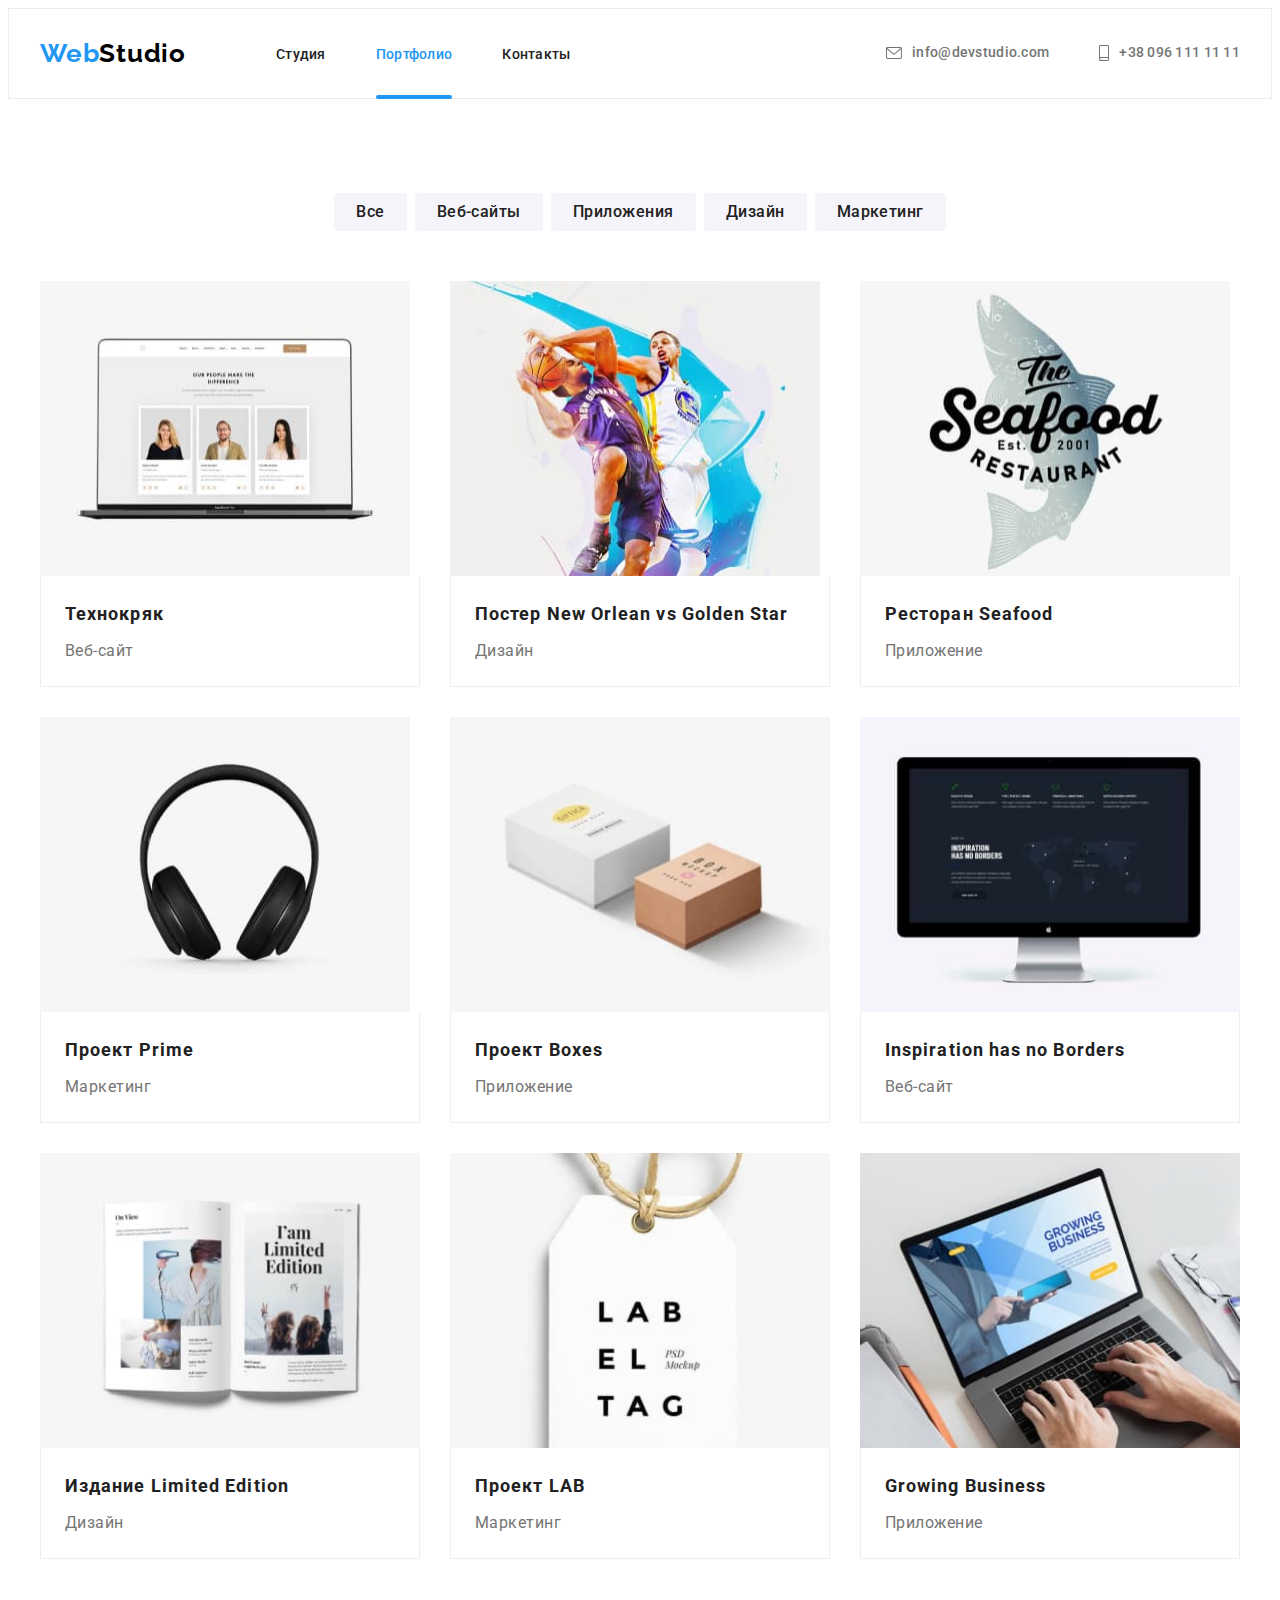
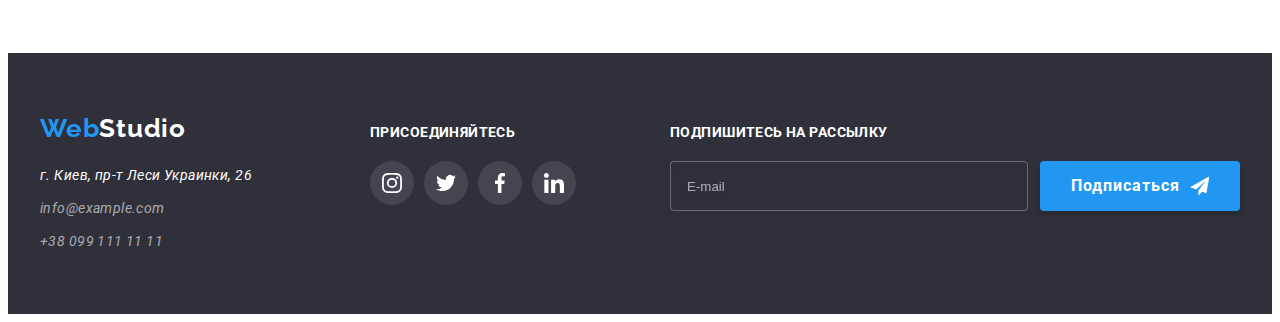
==== portfolio.html @ ad461d1e "adds files hw-06" ====
<!DOCTYPE html>
<html lang="ru">
  <head>
    <meta charset="UTF-8" />
    <meta http-equiv="X-UA-Compatible" content="IE=edge" />
    <meta name="viewport" content="width=device-width, initial-scale=1.0" />
    <title>Portfolio</title>
    <link rel="preconnect" href="https://fonts.gstatic.com" />
    <link
      href="https://fonts.googleapis.com/css2?family=Raleway:wght@700&family=Roboto:wght@400;500;700;900&display=swap"
      rel="stylesheet"
    />
    <link
      rel="stylesheet"
      href="https://cdnjs.cloudflare.com/ajax/libs/modern-normalize/1.1.0/modern-normalize.min.css"
      integrity="sha512-wpPYUAdjBVSE4KJnH1VR1HeZfpl1ub8YT/NKx4PuQ5NmX2tKuGu6U/JRp5y+Y8XG2tV+wKQpNHVUX03MfMFn9Q=="
      crossorigin="anonymous"
      referrerpolicy="no-referrer"
    />
    <link rel="stylesheet" href="./css/styles.css" />
  </head>

  <body class="body">
    <header class="header">
      <div class="container header-container">
        <nav class="navigation">
          <a href="./index.html" lang="en" class="logo link"
            >Web<span class="logo-header">Studio</span></a
          >

          <ul class="nav-menu list">
            <li class="menu-item">
              <a class="menu-link link" href="./index.html">Студия</a>
            </li>
            <li class="menu-item">
              <a class="menu-link link current" href="./portfolio.html"
                >Портфолио</a
              >
            </li>
            <li class="menu-item">
              <a class="menu-link link" href="#">Контакты</a>
            </li>
          </ul>
        </nav>
        <ul class="connect-header list">
          <li class="connect-item">
            <a class="connect-link link" href="mailto:info@devstudio.com">
              <svg class="connect-link-icon" width="16" height="12">
                <use href="./images/icons.svg#email"></use>
              </svg>
              info@devstudio.com</a
            >
          </li>
          <li class="connect-item">
            <a class="connect-link link" href="tel:+380961111111">
              <svg class="connect-link-icon" width="10" height="16">
                <use href="./images/icons.svg#smartphone"></use>
              </svg>
              +38 096 111 11 11</a
            >
          </li>
        </ul>
      </div>
    </header>

    <main>
      <section class="portfolio section">
        <div class="container">
          <!--h1 Портфолио скрыт стилями-->
          <h1 class="visualy-hidden">Портфолио</h1>
          <!--сортировка по Портфолио-->
          <ul class="filter-list list">
            <li class="filter-item">
              <button class="filter-btn" type="button">Все</button>
            </li>
            <li class="filter-item">
              <button class="filter-btn" type="button">Веб-сайты</button>
            </li>
            <li class="filter-item">
              <button class="filter-btn" type="button">Приложения</button>
            </li>
            <li class="filter-item">
              <button class="filter-btn" type="button">Дизайн</button>
            </li>
            <li class="filter-item">
              <button class="filter-btn" type="button">Маркетинг</button>
            </li>
          </ul>

          <!--Проекты Портфолио(для сортировки)-->
          <h2 hidden>Портфолио</h2>
          <ul class="exemples-list list">
            <li class="exemples-item">
              <a href="#" class="exemples-link link">
                <figure class="exemples-conteiner">
                  <div class="exemples-overlay-box">
                    <img
                      class="exemples-img"
                      src="./images/pages/texnokrjk.jpg"
                      alt="Фото страницы веб-сайта Технокряк"
                      width="370"
                      height="295"
                    />
                    <p class="exemples-overlay-text">
                      Технокряк это современная площадка распространения
                      коронавируса. Компании используют эту платформу для
                      цифрового шпионажа и атак на защищённые сервера
                      конкурентов.
                    </p>
                  </div>
                  <figcaption class="exemples-card">
                    <h3 class="exemples-name">Технокряк</h3>
                    <p class="exemples-work">Веб-сайт</p>
                  </figcaption>
                </figure>
              </a>
            </li>
            <li class="exemples-item">
              <a href="#" class="exemples-link link">
                <figure class="exemples-conteiner">
                  <div class="exemples-overlay-box">
                    <img
                      class="exemples-img"
                      src="./images/pages/neworlean.jpg"
                      alt="Постер New Orlean vs Golden Star"
                      width="370"
                      height="295"
                    />
                    <p class="exemples-overlay-text">
                      Технокряк это современная площадка распространения
                      коронавируса. Компании используют эту платформу для
                      цифрового шпионажа и атак на защищённые сервера
                      конкурентов.
                    </p>
                  </div>
                  <figcaption class="exemples-card">
                    <h3 class="exemples-name">
                      Постер <span lang="en"> New Orlean vs Golden Star</span>
                    </h3>
                    <p class="exemples-work">Дизайн</p>
                  </figcaption>
                </figure>
              </a>
            </li>
            <li class="exemples-item">
              <a href="#" class="exemples-link link">
                <figure class="exemples-conteiner">
                  <div class="exemples-overlay-box">
                    <img
                      class="exemples-img"
                      src="./images/pages/seafood.jpg"
                      alt="Логотип ресторана Seafood"
                      width="370"
                      height="295"
                    />
                    <p class="exemples-overlay-text">
                      Технокряк это современная площадка распространения
                      коронавируса. Компании используют эту платформу для
                      цифрового шпионажа и атак на защищённые сервера
                      конкурентов.
                    </p>
                  </div>
                  <figcaption class="exemples-card">
                    <h3 class="exemples-name">
                      Ресторан <span lang="en">Seafood</span>
                    </h3>
                    <p class="exemples-work">Приложение</p>
                  </figcaption>
                </figure>
              </a>
            </li>
            <li class="exemples-item">
              <a href="#" class="exemples-link link">
                <figure class="exemples-conteiner">
                  <div class="exemples-overlay-box">
                    <img
                      class="exemples-img"
                      src="./images/pages/prime.jpg"
                      alt="Фото наушников"
                      width="370"
                      height="295"
                    />
                    <p class="exemples-overlay-text">
                      Технокряк это современная площадка распространения
                      коронавируса. Компании используют эту платформу для
                      цифрового шпионажа и атак на защищённые сервера
                      конкурентов.
                    </p>
                  </div>
                  <figcaption class="exemples-card">
                    <h3 class="exemples-name">
                      Проект <span lang="en">Prime</span>
                    </h3>
                    <p class="exemples-work">Маркетинг</p>
                  </figcaption>
                </figure>
              </a>
            </li>
            <li class="exemples-item">
              <a href="#" class="exemples-link link">
                <figure class="exemples-conteiner">
                  <div class="exemples-overlay-box">
                    <img
                      class="exemples-img"
                      src="./images/pages/boxes.jpg"
                      alt="Фото коробок"
                      width="390"
                      height="295"
                    />
                    <p class="exemples-overlay-text">
                      Технокряк это современная площадка распространения
                      коронавируса. Компании используют эту платформу для
                      цифрового шпионажа и атак на защищённые сервера
                      конкурентов.
                    </p>
                  </div>
                  <figcaption class="exemples-card">
                    <h3 class="exemples-name">
                      Проект <span lang="en">Boxes</span>
                    </h3>
                    <p class="exemples-work">Приложение</p>
                  </figcaption>
                </figure>
              </a>
            </li>
            <li class="exemples-item">
              <a href="#" class="exemples-link link">
                <figure class="exemples-conteiner">
                  <div class="exemples-overlay-box">
                    <img
                      class="exemples-img"
                      src="./images/pages/inspiration.jpg"
                      alt="Фото веб-сайта Inspiration has no Borders"
                      width="390"
                      height="295"
                    />
                    <p class="exemples-overlay-text">
                      Технокряк это современная площадка распространения
                      коронавируса. Компании используют эту платформу для
                      цифрового шпионажа и атак на защищённые сервера
                      конкурентов.
                    </p>
                  </div>
                  <figcaption class="exemples-card">
                    <h3 class="exemples-name" lang="en">
                      Inspiration has no Borders
                    </h3>
                    <p class="exemples-work">Веб-сайт</p>
                  </figcaption>
                </figure>
              </a>
            </li>
            <li class="exemples-item">
              <a href="#" class="exemples-link link">
                <figure class="exemples-conteiner">
                  <div class="exemples-overlay-box">
                    <img
                      class="exemples-img"
                      src="./images/pages/limited.jpg"
                      alt="Фото страницы издания Limited Edition"
                      width="390"
                      height="295"
                    />
                    <p class="exemples-overlay-text">
                      Технокряк это современная площадка распространения
                      коронавируса. Компании используют эту платформу для
                      цифрового шпионажа и атак на защищённые сервера
                      конкурентов.
                    </p>
                  </div>
                  <figcaption class="exemples-card">
                    <h3 class="exemples-name">
                      Издание <span lang="en">Limited Edition</span>
                    </h3>
                    <p class="exemples-work">Дизайн</p>
                  </figcaption>
                </figure>
              </a>
            </li>
            <li class="exemples-item">
              <a href="#" class="exemples-link link">
                <figure class="exemples-conteiner">
                  <div class="exemples-overlay-box">
                    <img
                      class="exemples-img"
                      src="./images/pages/lab.jpg"
                      alt="Фото логотапа проекта LAB"
                      width="390"
                      height="295"
                    />
                    <p class="exemples-overlay-text">
                      Технокряк это современная площадка распространения
                      коронавируса. Компании используют эту платформу для
                      цифрового шпионажа и атак на защищённые сервера
                      конкурентов.
                    </p>
                  </div>
                  <figcaption class="exemples-card">
                    <h3 class="exemples-name">
                      Проект <span lang="en">LAB</span>
                    </h3>
                    <p class="exemples-work">Маркетинг</p>
                  </figcaption>
                </figure>
              </a>
            </li>
            <li class="exemples-item">
              <a href="#" class="exemples-link link">
                <figure class="exemples-conteiner">
                  <div class="exemples-overlay-box">
                    <img
                      class="exemples-img"
                      src="./images/pages/growing.jpg"
                      alt="Фото страницы Приложения Growing Business на ноутбуке"
                      width="390"
                      height="295"
                    />
                    <p class="exemples-overlay-text">
                      Технокряк это современная площадка распространения
                      коронавируса. Компании используют эту платформу для
                      цифрового шпионажа и атак на защищённые сервера
                      конкурентов.
                    </p>
                  </div>
                  <figcaption class="exemples-card">
                    <h3 class="exemples-name" lang="en">Growing Business</h3>
                    <p class="exemples-work">Приложение</p>
                  </figcaption>
                </figure>
              </a>
            </li>
          </ul>
        </div>
      </section>
    </main>

    <!--=======Footer======================-->
    <footer class="footer">
      <div class="container footer-container">
        <div class="footer-left">
          <a href="./index.html" lang="en" class="logo link">Web<span class="logo-footer">Studio</span></a>
    
          <address class="footer-address">
            <a class="footer-address-map link" href="https://goo.gl/maps/kzcwZxw4ZGiegETZ7" target="_blank"
              rel="noopener noreferrer">г. Киев, пр-т Леси Украинки, 26</a>
    
            <ul class="list">
              <li class="footer-list">
                <a class="footer-address link" href="mailto:info@example.com">info@example.com</a>
              </li>
              <li class="footer-list">
                <a class="footer-address link" href="tel:+380991111111">+38 099 111 11 11</a>
              </li>
            </ul>
          </address>
        </div>
        <div class="footer-right">
          <p class="footer-right-title">присоединяйтесь</p>
          <ul class="footer-social-list list">
            <li class="footer-social-item">
              <a class="footer-social-link" href="#">
                <svg class="footer-social-icon" width="20" height="20">
                  <use href="./images/icons.svg#instagram"></use>
                </svg>
              </a>
            </li>
            <li class="footer-social-item">
              <a class="footer-social-link" href="#">
                <svg class="footer-social-icon" width="20" height="20">
                  <use href="./images/icons.svg#twitter"></use>
                </svg>
              </a>
            </li>
            <li class="footer-social-item">
              <a class="footer-social-link" href="#">
                <svg class="footer-social-icon" width="20" height="20">
                  <use href="./images/icons.svg#facebook"></use>
                </svg>
              </a>
            </li>
            <li class="footer-social-item">
              <a class="footer-social-link" href="#">
                <svg class="footer-social-icon" width="20" height="20">
                  <use href="./images/icons.svg#linkedin"></use>
                </svg>
              </a>
            </li>
          </ul>
        </div>
        <div class="footer-newsletter">
          <p class="newsletter-title">Подпишитесь на рассылку</p>
          <form class="newsletter-form">
            <input class="newsletter-input" type="email" name="user-name" placeholder="E-mail" />
            <button type="submit" class="component-btn newsletter-btn">
              Подписаться
              <svg class="newsletter-btn-icon" width="24" height="24">
                <use href="./images/icons.svg#icon-send"></use>
              </svg>
            </button>
          </form>
        </div>
      </div>
    </footer>
  </body>
</html>
---- css/styles.css ----
:root {
  --accent-color: #2196f3;
  --primary-white-color: #ffffff;
  --title-text-color: #212121;
  --primary-text-color: #757575;
  --primary-black-color: #000000;
  --background-color-light: #f5f4fa;
  --social-color: #afb1b8;
}

h1,
h2,
h3,
h4,
h5,
h6,
p {
  margin-top: 0;
  margin-bottom: 0;
}

img {
  display: block;
  max-width: 100%;
}

.list {
  margin-top: 0;
  margin-bottom: 0;
  padding-left: 0%;
  list-style: none;
}

.link {
  text-decoration: none;
}
/*=============================*/
/*==========Container=========*/
.container {
  width: 1200px;
  padding-left: 15px;
  padding-right: 15px;
  margin: 0 auto;
}
/*==========Section===========*/
.section {
  padding-top: 94px;
  padding-bottom: 94px;
}
/*==============================*/
/*========COMPONENTS============*/
.section-title {
  font-weight: 700;
  font-size: 36px;
  line-height: 1.17;
  text-align: center;
  letter-spacing: 0.03em;
  color: var(--title-text-color);
  margin-bottom: 50px;
}
.component-btn{
  width: 200px;
  height: 50px;
  padding: 10px 31px;
  text-align: center;
  
  font-family: inherit;
  font-weight: 700;
  font-size: 16px;
  line-height: 1.87;
  letter-spacing: 0.06em;
  box-shadow: 0px 4px 4px rgba(0, 0, 0, 0.15);
  border-radius: 4px;
  border: 0;
  
  color: var(--primary-white-color);
  background-color: var(--accent-color);
  cursor: pointer;

  transition: background-color 250ms cubic-bezier(0.4, 0, 0.2, 1);

  }
  .component-btn:hover,
  .component-btn:focus {
  background-color: #188ce8;
}
/*======END===COMPONENTS========*/
/*========hidden================*/
.visualy-hidden {
  position: absolute !important;
  clip: rect(1px 1px 1px 1px); /* IE6, IE7 */
  clip: rect(1px, 1px, 1px, 1px,);
  padding: 0 !important;
  border: 0 !important;
  height: 1px !important;
  width: 1px !important;
  overflow: hidden;
}
/*====end==hidden===============*/
/* ===========header==========*/
.body {
  font-family: "Roboto", sans-serif;
  color: var(--primary-text-color);
  font-weight: 400;
  background-color: var(--primary-white-color);
}
/*==Logo==*/
.logo {
  margin-right: 90px;

  font-family: "Raleway", sans-serif;
  font-weight: 700;
  font-size: 26px;
  line-height: 1.19;
  letter-spacing: 0.03em;
  color: var(--accent-color);
}
.logo-header {
  color: var(--primary-black-color);
}
.logo-footer {
  color: var(--primary-white-color);
}
/*=END= Logo=*/
.header {
  padding-top: 24px;
  padding-bottom: 25px;
  border: 1px solid #ececec;
}
.header-container {
  display: flex;
  align-items: center;
  justify-content: space-between;
}

.navigation {
  display: flex;
  align-items: center;
}

.nav-menu {
  display: flex;
  align-items: center;
}

.menu-item:not(:last-child) {
  margin-right: 50px;
}

.menu-item {
  position: relative;
}
.menu-link {
  padding-top: 12px;
  padding-bottom: 32px; /*для увеличения площади кликабельности + after кликабельный*/
  font-weight: 500;
  font-size: 14px;
  line-height: 1.14;
  letter-spacing: 0.02em;
  color: var(--title-text-color);

  transition: color 250ms cubic-bezier(0.4, 0, 0.2, 1);
}

.menu-link:hover,
.menu-link:focus {
  color: var(--accent-color);
}
.menu-link.current {
  color: var(--accent-color);
}

.current::after {
  position: absolute;
  left: 0;
  bottom: 0;
  content: "";
  display: inline-block;
  width: 100%;
  height: 4px;
  background: var(--accent-color);
  border-radius: 2px;

  transform: translateY(36px);
}
.connect-header {
  display: flex;
  align-items: center;
}

.connect-item:not(:last-child) {
  margin-right: 50px;
}

.connect-link {
  display: flex;
  align-items: center;
  padding-top: 12px;
  padding-bottom: 12px; /*для увеличения площади кликабельности*/
  font-weight: 500;
  font-size: 14px;
  line-height: 1.14;
  letter-spacing: 0.02em;
  color: var(--primary-text-color);
  fill: var(--primary-text-color);

  transition: color 250ms cubic-bezier(0.4, 0, 0.2, 1),
    fill 250ms cubic-bezier(0.4, 0, 0.2, 1);
}

.connect-link:hover,
.connect-link:focus {
  color: var(--accent-color);
  fill: var(--accent-color);
}

.connect-link-icon {
  margin-right: 10px;
}
/* ===========END=== header==========*/

/*=============hero============*/
.hero {
  background-color: #2f303a;
  background-image: linear-gradient(
      rgba(47, 48, 58, 0.4),
      rgba(47, 48, 58, 0.4)
    ),
    url(../images/hero.jpg);
  background-size: cover;
  background-repeat: no-repeat;
  background-position: center;
  max-width: 1600px;
  min-height: 600px;
  margin: 0 auto;
  text-align: center;
  padding-top: 200px;
  padding-bottom: 200px;
}
.hero-titel {
  font-weight: 900;
  font-size: 44px;
  line-height: 1.36;
  text-align: center;
  letter-spacing: 0.06em;
  text-transform: uppercase;

  color: var(--primary-white-color);
  margin-bottom: 30px;
}
/*=============END=== hero============*/

/*==========Преимущества - edvantages====*/

.edvantages-item:not(:last-child) {
  margin-right: 30px;
}

.edvantages-list {
  display: flex;
}

.edvantages-icon-conteiner {
  display: flex;
  justify-content: center;
  align-items: center;
  height: 120px;
  margin-bottom: 30px;
  background-color: var(--background-color-light);
  border-radius: 4px;
}
.edvantages-title {
  margin-bottom: 10px;
  font-weight: 700;
  font-size: 14px;
  line-height: 1.14;
  letter-spacing: 0.03em;
  text-transform: uppercase;
  color: var(--title-text-color);
}
.edvantages-description {
  font-size: 14px;
  line-height: 1.71;
  letter-spacing: 0.03em;
}
/*========== END===   Преимущества - edvantages====*/

/*==========benefits Чем мы занимаемся======*/
.benefits-list {
  display: flex;
  margin-top: -30px;
  margin-left: -30px;
}

.benefits-item {
  flex-basis: calc((100% - 90px) / 3);
  margin-top: 30px;
  margin-left: 30px;
}

.benefits-card {
  position: relative;
}
.benefits-title {
  position: absolute;
  left: 0;
  bottom: 0;
  width: 100%;

  font-weight: 700;
  font-size: 14px;
  line-height: 1.14;
  text-align: center;
  letter-spacing: 0.03em;
  text-transform: uppercase;
  color: var(--primary-white-color);
  background: rgba(47, 48, 58, 0.8);

  padding-top: 27px;
  padding-bottom: 27px;
}

/*==========END===  benefits Чем мы занимаемся======*/

/*==========Team Наша команда======*/
.team {
  background-color: var(--background-color-light);
}

.team-list {
  display: flex;
  flex-wrap: wrap; /* на случай увеличениея кол-во членов команды*/
  margin-left: -30px;
  margin-top: -30px;
}

.team-item {
  flex-basis: calc((100% - 120) / 4);
  margin-left: 30px;
  margin-top: 30px;
  box-shadow: 0px 1px 3px rgba(0, 0, 0, 0.12), 0px 1px 1px rgba(0, 0, 0, 0.14),
    0px 2px 1px rgba(0, 0, 0, 0.2);
  border-radius: 0px 0px 4px 4px;
}

.team-name {
  margin-bottom: 10px;
  font-weight: 500;
  font-size: 16px;
  line-height: 1.19;
  text-align: center;
  letter-spacing: 0.03em;
  color: var(--title-text-color);
}

.team-profession {
  font-size: 16px;
  line-height: 1.19;
  text-align: center;
  letter-spacing: 0.03em;
  margin-bottom: 16px;
}

.team-social-list {
  display: flex;
  justify-content: center;
  justify-content: space-between;
}
.team-social-item {
  width: 44px;
  height: 44px;
}
.team-social-link {
  display: flex;
  justify-content: center;
  align-items: center;
  width: 100%;
  height: 100%;
  border-radius: 50%;
  fill: var(--social-color);

  transition: fill 250ms cubic-bezier(0.4, 0, 0.2, 1),
    background-color 250ms cubic-bezier(0.4, 0, 0.2, 1);
}

.team-social-link:hover,
.team-social-link:focus {
  fill: var(--primary-white-color);
  background-color: var(--accent-color);
}

.team-card {
  padding: 30px 30px;
  background-color: var(--primary-white-color);
}
/*==========END=== Team Наша команда======*/

/*=========Clients====Постоянные клтенты===*/
.clients-list {
  display: flex;
  flex-wrap: wrap;
  margin-top: -30px;
  margin-right: -30px;
}

.clients-item-link {
  display: flex;
  justify-content: center;
  align-items: center;
  width: 170px;
  height: 92px;
  border: 1px solid #afb1b8;
  border-radius: 4px;
  fill: var(--social-color);

  transition: fill 250ms cubic-bezier(0.4, 0, 0.2, 1),
    border-color 250ms cubic-bezier(0.4, 0, 0.2, 1);
}

.clients-item-link:hover,
.clients-item-link:focus {
  fill: var(--accent-color);
  border-color: var(--accent-color);
}
.clients-item {
  margin-top: 30px;
  margin-right: 30px;
  flex-basis: calc((100% - 180px) / 6);
}
/*=========END===Clients====Постоянные клтенты===*/

/*==========Footer============*/
.footer {
  background-color: #2f303a;
  padding-top: 60px;
  padding-bottom: 60px;
}

.footer-address {
  margin-top: 20px;
}
.footer-address-map {
  font-size: 14px;
  line-height: 1.71;
  letter-spacing: 0.03em;
  color: var(--primary-white-color);
}

.footer-list {
  margin-top: 9px;
}

.footer-address {
  font-size: 14px;
  line-height: 1.71;
  letter-spacing: 0.03em;
  color: rgba(255, 255, 255, 0.6);

  transition: color 250ms cubic-bezier(0.4, 0, 0.2, 1);
}
.footer-address:hover,
.footer-address:focus {
  color: var(--accent-color);
}

.footer-container {
  display: flex;
  justify-content: space-between;
}

.footer-right {
  margin-top: 12px;
}
.footer-right-title {
  font-weight: 700;
  font-size: 14px;
  line-height: 1.14;
  letter-spacing: 0.03em;
  text-transform: uppercase;
  color: var(--primary-white-color);
  margin-bottom: 20px;
}
.footer-social-list {
  display: flex;
  justify-content: center;
  justify-content: space-between;
}

.footer-social-item {
  width: 44px;
  height: 44px;
}
.footer-social-item:not(:last-child) {
  margin-right: 10px;
}

.footer-social-link {
  display: flex;
  justify-content: center;
  align-items: center;
  width: 100%;
  height: 100%;
  fill: var(--primary-white-color);
  background: rgba(255, 255, 255, 0.1);
  border-radius: 50%;

  transition: background-color 250ms cubic-bezier(0.4, 0, 0.2, 1);
}
.footer-social-link:hover,
.footer-social-link:focus {
  background-color: var(--accent-color);
}

/*=====newsletter=====*/
.footer-newsletter {
  margin-top: 12px;
}
.newsletter-title {
  font-weight: bold;
  font-size: 14px;
  line-height: 1.14;
  letter-spacing: 0.03em;
  text-transform: uppercase;
  color: var(--primary-white-color);
}
.newsletter-form {
  display: flex;
  justify-content: center;
  align-items: center;
  margin-top: 20px;
}
.newsletter-input {
  width: 358px;
  height: 50px;
  margin-right: 12px;
  padding-left: 16px;

  color: var(--primary-white-color);
  background-color: transparent;
  border: 1px solid rgba(255, 255, 255, 0.3);
  box-sizing: border-box;
  filter: drop-shadow(0px 4px 4px rgba(0, 0, 0, 0.15));
  border-radius: 4px;

  transition: border-color 250ms cubic-bezier(0.4, 0, 0.2, 1);
}

.newsletter-input::placeholder{
  color: rgba(255, 255, 255, 0.6);
}
.newsletter-input:focus{
  outline: none;
  border-color: var(--accent-color);
}

.newsletter-btn {
  display: flex;
  align-items: center;
  justify-content: center;
}

.newsletter-btn-icon {
  margin-left: 10px;
}
/*===END===newsletter====*/
/*==========END=== Footer======*/

/*=======Backdrop============*/
.backdrop {
  position: fixed;
  top: 0;
  left: 0;
  width: 100vw;
  height: 100vh;
  background-color: rgba(0, 0, 0, 0.2);

  transition: opacity 250ms linear, visibility 250ms linear;
}
.modal {
  position: absolute;
  top: 50%;
  left: 50%;
  width: 528px;
  height: 581px;
  padding: 40px;
  background-color: var(--primary-white-color);
  box-shadow: 0px 1px 3px rgba(0, 0, 0, 0.12), 0px 1px 1px rgba(0, 0, 0, 0.14),
    0px 2px 1px rgba(0, 0, 0, 0.2);
  border-radius: 4px;

  transform: translate(-50%, -50%);
}

.close-btn {
  display: flex;
  justify-content: center;
  align-items: center;
  position: absolute;
  top: 8px;
  right: 8px;
  width: 30px;
  height: 30px;
  background: var(--primary-white-color);
  border: 1px solid rgba(0, 0, 0, 0.1);
  border-radius: 50%;
  padding: 0;
  cursor: pointer;
}

.is-hidden {
  opacity: 0;
  visibility: hidden;
  pointer-events: none;
}
/*------Form-------*/
.modal-form {
  display: flex;
  flex-direction: column;
}

.modal-form-title {
  margin-bottom: 12px;

  font-weight: 700;
  font-size: 20px;
  line-height: 1.15;
  text-align: center;
  letter-spacing: 0.03em;

  color: var(--title-text-color);
}

.modal-form-label {
  margin-bottom: 10px;

  font-weight: normal;
  font-size: 12px;
  line-height: 1.17;
  letter-spacing: 0.01em;
}

.modal-form-wrapper {
  position: relative;
  display: block;
   margin-top: 4px;
}

.modal-form-input {
  width: 100%;
  height: 40px;
  padding-left: 42px;

  border: 1px solid rgba(33, 33, 33, 0.2);
  box-sizing: border-box;
  border-radius: 4px;

  cursor: pointer;

  transition: border-color 250ms cubic-bezier(0.4, 0, 0.2, 1);
}

.modal-form-icon {
  position: absolute;
  left: 12px;
  top: 50%;
  cursor: pointer;
  transform: translateY(-50%);

  transition: fil 250ms cubic-bezier(0.4, 0, 0.2, 1);
}

.modal-form-input:focus{
  outline: none;
  border-color: var(--accent-color);
}

.modal-form-input:focus +.modal-form-icon{
  fill: var(--accent-color);
}


.modal-form-comment {
  resize: none;
  width: 100%;
  height: 120px;
  padding: 12px 16px;
  margin-top: 4px;

  font-weight: normal;
  font-size: 12px;
  line-height: 1.17;
  letter-spacing: 0.01em;
  color: rgba(117, 117, 117, 0.5)
  
  border: 1px solid rgba(33, 33, 33, 0.2);
  box-sizing: border-box;
  border-radius: 4px;

  cursor: pointer;

  transition: border-color 250ms cubic-bezier(0.4, 0, 0.2, 1);
}

.modal-form-comment::placeholder{
  color: rgba(117, 117, 117, 0.5);
}

.modal-form-comment:focus {
  outline: none;
  border-color: var(--accent-color);
}

.modal-form-contract-label{
  display: flex;
  align-items: center;
  width: 100%;
  height: 24px;
  margin-top: 10px;
  padding-left: 13px;
  margin-bottom: 30px;

  font-weight: normal;
  font-size: 14px;
  line-height: 1.71;
  letter-spacing: 0.03em;
  color: var(--primary-text-color);
}

.modal-form-contract-label::before{
  content: "";
  display: block;
  width: 16px;
  height: 15px;
  border: 1px solid #212121;
  margin-right: 7px;
  cursor: pointer;

  transition: background-color 250ms cubic-bezier(0.4, 0, 0.2, 1);

}
.modal-form-contract-checkbox:checked + .modal-form-contract-label::before{
  border: none;
  background-image: url(../images/icon-check.svg);
}
.modal-form-contract-checkbox:focus + .modal-form-contract-label::before{
  border-color: var(--accent-color);
}
.form-btn {
  margin: 0 auto;
}

/*====END==Backdrop==========*/
/*=======END==Index==========*/
/*=============================*/
/*******************************/
/*==============================*/
/*==========Portfolio===========*/
/*=====Filter====*/
.filter-list {
  display: flex;
  justify-content: center;

  margin-bottom: 50px;
}

.filter-item:not(:last-child) {
  margin-right: 8px;
}
.filter-btn {
  padding: 6px 22px;
  font-family: inherit;
  font-weight: 500;
  font-size: 16px;
  line-height: 1.62;
  text-align: center;
  letter-spacing: 0.03em;
  color: var(--title-text-color);
  background-color: #f5f4fa;
  border-radius: 4px;
  border: none;
  cursor: pointer;

  transition: color 250ms cubic-bezier(0.4, 0, 0.2, 1),
  background-color 250ms cubic-bezier(0.4, 0, 0.2, 1),
  box-shadow 250ms cubic-bezier(0.4, 0, 0.2, 1);
}
.filter-btn:hover,
.filter-btn:focus {
  color: var(--primary-white-color);
  background-color: var(--accent-color);
  box-shadow: 0px 3px 1px rgba(0, 0, 0, 0.1), 0px 1px 2px rgba(0, 0, 0, 0.08),
    0px 2px 2px rgba(0, 0, 0, 0.12);
}
/*=====END== Filter=============*/

/*===========Exemples===========*/
.exemples-list {
  display: flex;
  flex-wrap: wrap;
  margin-left: -30px;
  margin-top: -30px;
}

.exemples-item {
  flex-basis: calc((100% - 90px) / 3);
  margin-left: 30px;
  margin-top: 30px;
}

.exemples-conteiner {
  margin: 0 0;
}
.exemples-card {
  text-align: left;
  padding: 20px 24px;
  border: 1px solid #eeeeee;
  border-top: none;
}
.exemples-name {
  margin-bottom: 4px;
  font-weight: 700;
  font-size: 18px;
  line-height: 2;
  letter-spacing: 0.06em;
  color: var(--title-text-color);
}

.exemples-work {
  font-size: 16px;
  line-height: 1.88;
  letter-spacing: 0.03em;
  color: var(--primary-text-color);
}
.exemples-link {
  display: block;
  width: 100%;
  height: 100%;

  transition: box-shadow 250ms cubic-bezier(0.4, 0, 0.2, 1);
}
.exemples-link:hover,
.exemples-link:focus {
  box-shadow: 0px 1px 1px rgba(0, 0, 0, 0.12), 0px 4px 4px rgba(0, 0, 0, 0.06),
    1px 4px 6px rgba(0, 0, 0, 0.16);
}
/*=====overlay==*/
.exemples-overlay-box {
  position: relative;
  overflow: hidden;
}
.exemples-overlay-text {
  position: absolute;
  top: 100%;
  left: 0;
  width: 100%;
  height: 100%;
  padding: 63px 24px;

  font-size: 18px;
  line-height: 1.56;
  letter-spacing: 0.03em;
  color: var(--primary-white-color);
  overflow: auto;
  background: rgba(33, 150, 243, 0.9);

  transition: transform 250ms cubic-bezier(0.4, 0, 0.2, 1);
}
.exemples-link:hover .exemples-overlay-text,
.exemples-link:focus .exemples-overlay-text {
  transform: translateY(-100%);
}
/*===END==overlay=====*/

/*=====END====Exemples============*/ ;
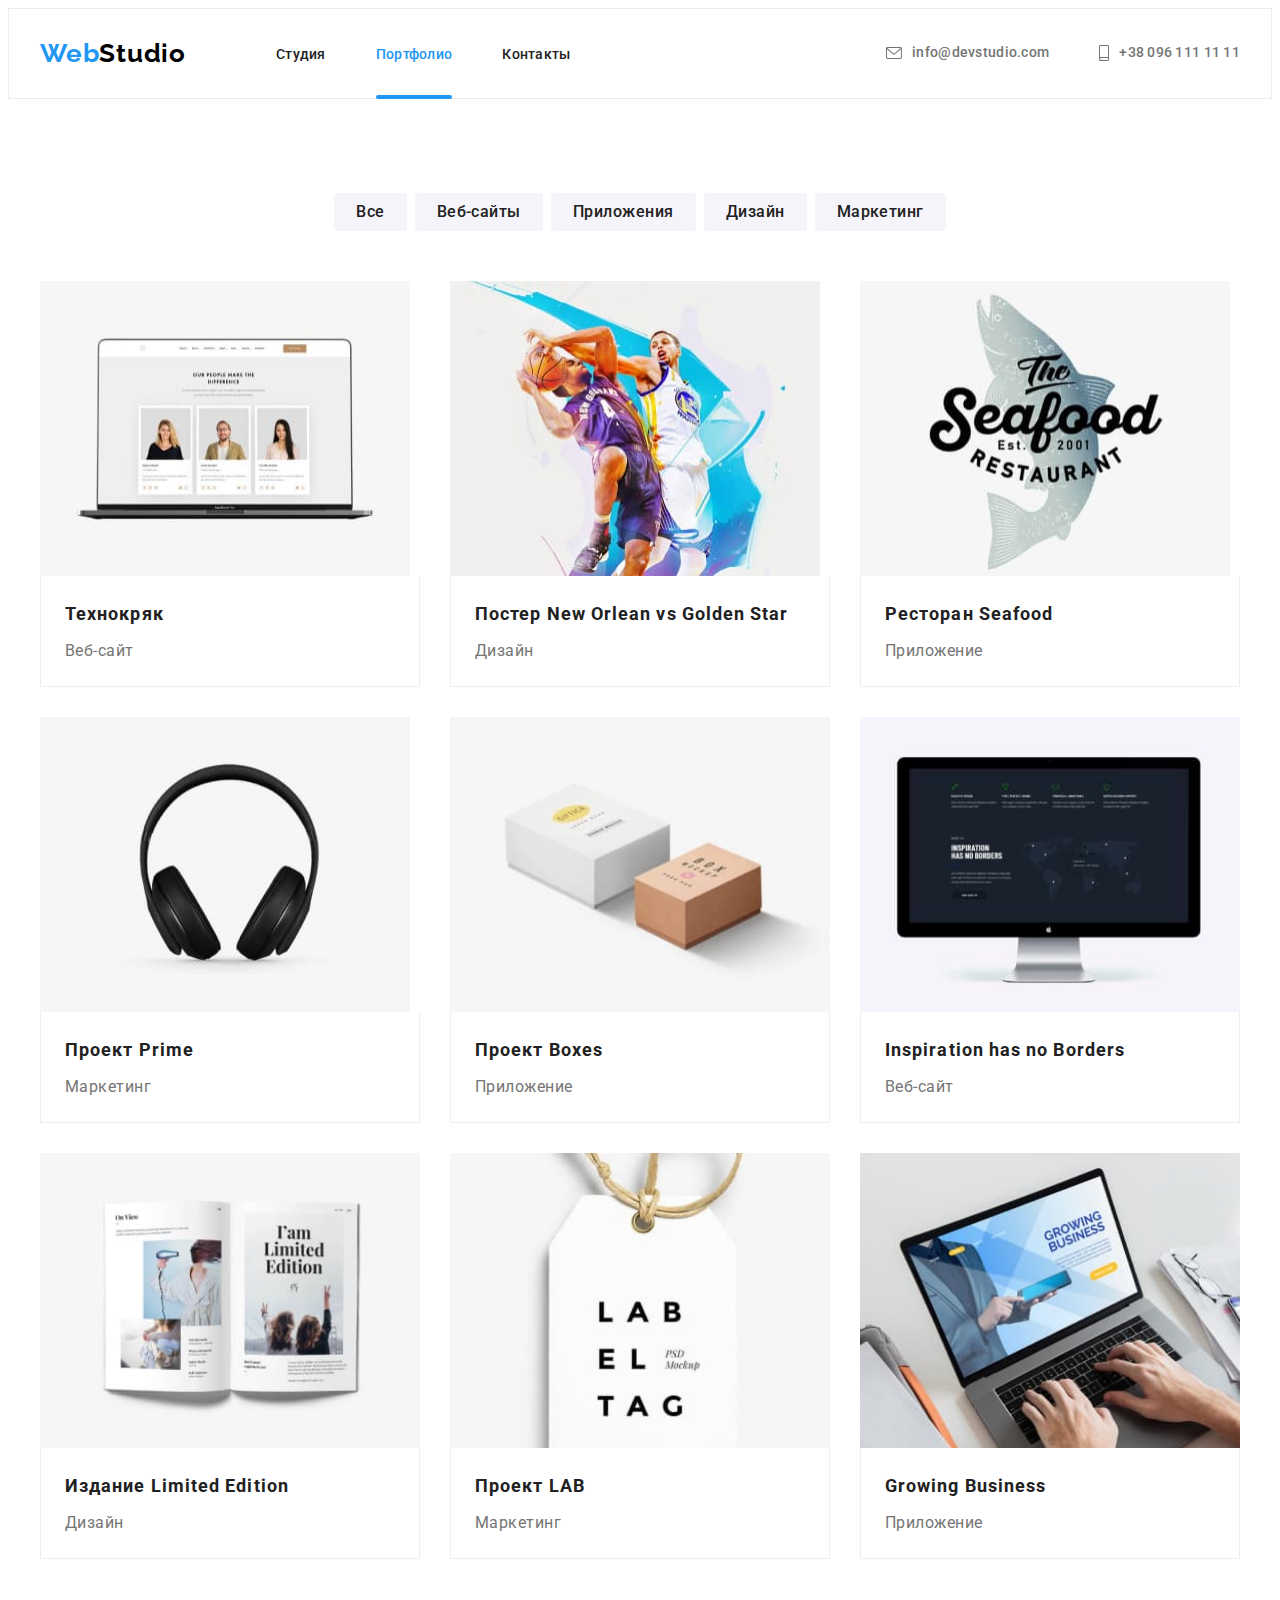
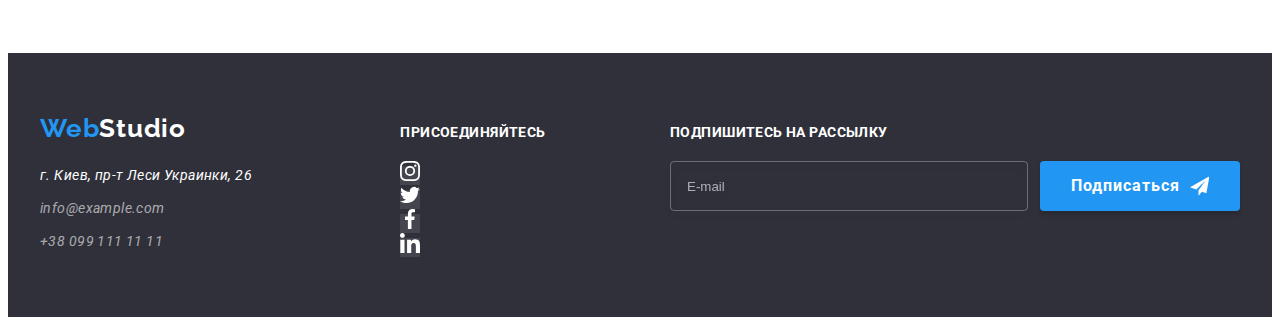
==== commit ef0c0f61: "Разбивает на SASS-фрагменты" ====
--- a/portfolio.html
+++ b/portfolio.html
@@ -17,7 +17,7 @@
       crossorigin="anonymous"
       referrerpolicy="no-referrer"
     />
-    <link rel="stylesheet" href="./css/styles.css" />
+    <link rel="stylesheet" href="./css/main.min.css" />
   </head>
 
   <body class="body">
--- a/css/main.min.css
+++ b/css/main.min.css
@@ -0,0 +1,2 @@
+:root{--accent-color: #2196f3;--primary-white-color: #ffffff;--title-text-color: #212121;--primary-text-color: #757575;--primary-black-color: #000000;--background-color-light: #f5f4fa;--social-color: #afb1b8;--font-roboto: "Roboto";--font-releway: "Raleway"}.visualy-hidden{position:absolute !important;clip:rect(1px 1px 1px 1px);clip:rect(1px, 1px, 1px, 1px);padding:0 !important;border:0 !important;height:1px !important;width:1px !important;overflow:hidden}h1,h2,h3,h4,h5,h6,p{margin-top:0;margin-bottom:0}img{display:block;max-width:100%}.list{margin-top:0;margin-bottom:0;padding-left:0%;list-style:none}.link{text-decoration:none}.body{font-family:var(--font-roboto),sans-serif;color:var(--primary-text-color);font-weight:400;background-color:var(--primary-white-color)}.section{padding-top:94px;padding-bottom:94px}.container{width:1200px;padding-left:15px;padding-right:15px;margin:0 auto}.section-title{font-weight:700;font-size:36px;line-height:1.17;text-align:center;letter-spacing:0.03em;color:var(--title-text-color);margin-bottom:50px}.component-btn{width:200px;height:50px;padding:10px 31px;text-align:center;font-family:inherit;font-weight:700;font-size:16px;line-height:1.87;letter-spacing:0.06em;box-shadow:0px 4px 4px rgba(0,0,0,0.15);border-radius:4px;border:0;color:var(--primary-white-color);background-color:var(--accent-color);cursor:pointer;transition:background-color 250ms cubic-bezier(0.4, 0, 0.2, 1)}.component-btn:hover,.component-btn:focus{background-color:#188ce8}.social-list{display:flex;justify-content:center;justify-content:space-between}.social-item{width:44px;height:44px}.social-item:not(:last-child){margin-right:10px}.social-link{display:flex;justify-content:center;align-items:center;width:100%;height:100%;border-radius:50%;fill:var(--social-color);transition:fill 250ms cubic-bezier(0.4, 0, 0.2, 1),background-color 250ms cubic-bezier(0.4, 0, 0.2, 1)}.social-link:hover,.social-link:focus{fill:var(--primary-white-color);background-color:var(--accent-color)}.logo{margin-right:90px;font-family:var(--font-releway),sans-serif;font-weight:700;font-size:26px;line-height:1.19;letter-spacing:0.03em;color:var(--accent-color)}.logo-header{color:var(--primary-black-color)}.logo-footer{color:var(--primary-white-color)}.backdrop{position:fixed;top:0;left:0;width:100vw;height:100vh;background-color:rgba(0,0,0,0.2);transition:opacity 250ms linear, visibility 250ms linear}.is-hidden{opacity:0;visibility:hidden;pointer-events:none}.modal{position:absolute;top:50%;left:50%;width:528px;height:581px;padding:40px;background-color:var(--primary-white-color);box-shadow:0px 1px 3px rgba(0,0,0,0.12),0px 1px 1px rgba(0,0,0,0.14),0px 2px 1px rgba(0,0,0,0.2);border-radius:4px;transform:translate(-50%, -50%)}.close-btn{display:flex;justify-content:center;align-items:center;position:absolute;top:8px;right:8px;width:30px;height:30px;background:var(--primary-white-color);border:1px solid rgba(0,0,0,0.1);border-radius:50%;padding:0;cursor:pointer}.modal-form{display:flex;flex-direction:column}.modal-form-title{margin-bottom:12px;font-weight:700;font-size:20px;line-height:1.15;text-align:center;letter-spacing:0.03em;color:var(--title-text-color)}.modal-form-label{margin-bottom:10px;font-weight:normal;font-size:12px;line-height:1.17;letter-spacing:0.01em}.modal-form-wrapper{position:relative;display:block;margin-top:4px}.modal-form-input{width:100%;height:40px;padding-left:42px;border:1px solid rgba(33,33,33,0.2);box-sizing:border-box;border-radius:4px;cursor:pointer;transition:border-color 250ms cubic-bezier(0.4, 0, 0.2, 1)}.modal-form-icon{position:absolute;left:12px;top:50%;cursor:pointer;transform:translateY(-50%);transition:fil 250ms cubic-bezier(0.4, 0, 0.2, 1)}.modal-form-input:focus{outline:none;border-color:var(--accent-color)}.modal-form-input:focus+.modal-form-icon{fill:var(--accent-color)}.modal-form-comment{resize:none;width:100%;height:120px;padding:12px 16px;margin-top:4px;font-weight:normal;font-size:12px;line-height:1.17;letter-spacing:0.01em;color:rgba(117,117,117,0.5);border:1px solid rgba(33,33,33,0.2);box-sizing:border-box;border-radius:4px;cursor:pointer;transition:border-color 250ms cubic-bezier(0.4, 0, 0.2, 1)}.modal-form-comment::placeholder{color:rgba(117,117,117,0.5)}.modal-form-comment:focus{outline:none;border-color:var(--accent-color)}.modal-form-contract-label{display:flex;align-items:center;width:100%;height:24px;margin-top:10px;padding-left:13px;margin-bottom:30px;font-weight:normal;font-size:14px;line-height:1.71;letter-spacing:0.03em;color:var(--primary-text-color)}.modal-form-contract-label::before{content:"";display:block;width:16px;height:15px;border:1px solid #212121;margin-right:7px;cursor:pointer;transition:background-color 250ms cubic-bezier(0.4, 0, 0.2, 1)}.modal-form-contract-checkbox:checked+.modal-form-contract-label::before{border:none;background-image:url(../images/icon-check.svg)}.modal-form-contract-checkbox:focus+.modal-form-contract-label::before{border-color:var(--accent-color)}.form-btn{margin:0 auto}.header{padding-top:24px;padding-bottom:25px;border:1px solid #ececec}.header-container{display:flex;align-items:center;justify-content:space-between}.navigation{display:flex;align-items:center}.nav-menu{display:flex;align-items:center}.menu-item:not(:last-child){margin-right:50px}.menu-item{position:relative}.menu-link{padding-top:12px;padding-bottom:32px;font-weight:500;font-size:14px;line-height:1.14;letter-spacing:0.02em;color:var(--title-text-color);transition:color 250ms cubic-bezier(0.4, 0, 0.2, 1)}.menu-link:hover,.menu-link:focus{color:var(--accent-color)}.menu-link.current{color:var(--accent-color)}.current::after{position:absolute;left:0;bottom:0;content:"";display:inline-block;width:100%;height:4px;background:var(--accent-color);border-radius:2px;transform:translateY(36px)}.connect-header{display:flex;align-items:center}.connect-item:not(:last-child){margin-right:50px}.connect-link{display:flex;align-items:center;padding-top:12px;padding-bottom:12px;font-weight:500;font-size:14px;line-height:1.14;letter-spacing:0.02em;color:var(--primary-text-color);fill:var(--primary-text-color);transition:color 250ms cubic-bezier(0.4, 0, 0.2, 1),fill 250ms cubic-bezier(0.4, 0, 0.2, 1)}.connect-link:hover,.connect-link:focus{color:var(--accent-color);fill:var(--accent-color)}.connect-link-icon{margin-right:10px}.hero{background-color:#2f303a;background-image:linear-gradient(rgba(47,48,58,0.4), rgba(47,48,58,0.4)),url(../images/hero.jpg);background-size:cover;background-repeat:no-repeat;background-position:center;max-width:1600px;min-height:600px;margin:0 auto;text-align:center;padding-top:200px;padding-bottom:200px}.hero-titel{font-weight:900;font-size:44px;line-height:1.36;text-align:center;letter-spacing:0.06em;text-transform:uppercase;color:var(--primary-white-color);margin-bottom:30px}.edvantages-item:not(:last-child){margin-right:30px}.edvantages-list{display:flex}.edvantages-icon-conteiner{display:flex;justify-content:center;align-items:center;height:120px;margin-bottom:30px;background-color:var(--background-color-light);border-radius:4px}.edvantages-title{margin-bottom:10px;font-weight:700;font-size:14px;line-height:1.14;letter-spacing:0.03em;text-transform:uppercase;color:var(--title-text-color)}.edvantages-description{font-size:14px;line-height:1.71;letter-spacing:0.03em}.benefits-list{display:flex;margin-top:-30px;margin-left:-30px}.benefits-item{flex-basis:calc((100% - 90px) / 3);margin-top:30px;margin-left:30px}.benefits-card{position:relative}.benefits-title{position:absolute;left:0;bottom:0;width:100%;font-weight:700;font-size:14px;line-height:1.14;text-align:center;letter-spacing:0.03em;text-transform:uppercase;color:var(--primary-white-color);background:rgba(47,48,58,0.8);padding-top:27px;padding-bottom:27px}.team{background-color:var(--background-color-light)}.team-list{display:flex;flex-wrap:wrap;margin-left:-30px;margin-top:-30px}.team-item{flex-basis:calc((100% - 120) / 4);margin-left:30px;margin-top:30px;box-shadow:0px 1px 3px rgba(0,0,0,0.12),0px 1px 1px rgba(0,0,0,0.14),0px 2px 1px rgba(0,0,0,0.2);border-radius:0px 0px 4px 4px}.team-name{margin-bottom:10px;font-weight:500;font-size:16px;line-height:1.19;text-align:center;letter-spacing:0.03em;color:var(--title-text-color)}.team-profession{font-size:16px;line-height:1.19;text-align:center;letter-spacing:0.03em;margin-bottom:16px}.team-social-link{fill:var(--social-color)}.team-card{padding:30px 30px;background-color:var(--primary-white-color)}.clients-list{display:flex;flex-wrap:wrap;margin-top:-30px;margin-right:-30px}.clients-item-link{display:flex;justify-content:center;align-items:center;width:170px;height:92px;border:1px solid #afb1b8;border-radius:4px;fill:var(--social-color);transition:fill 250ms cubic-bezier(0.4, 0, 0.2, 1),border-color 250ms cubic-bezier(0.4, 0, 0.2, 1)}.clients-item-link:hover,.clients-item-link:focus{fill:var(--accent-color);border-color:var(--accent-color)}.clients-item{margin-top:30px;margin-right:30px;flex-basis:calc((100% - 180px) / 6)}.footer{background-color:#2f303a;padding-top:60px;padding-bottom:60px}.footer-container{display:flex;justify-content:space-between}.footer-address{margin-top:20px}.footer-address-map{font-size:14px;line-height:1.71;letter-spacing:0.03em;color:var(--primary-white-color)}.footer-list{margin-top:9px}.footer-address{font-size:14px;line-height:1.71;letter-spacing:0.03em;color:rgba(255,255,255,0.6);transition:color 250ms cubic-bezier(0.4, 0, 0.2, 1)}.footer-address:hover,.footer-address:focus{color:var(--accent-color)}.footer-right{margin-top:12px}.footer-right-title{font-weight:700;font-size:14px;line-height:1.14;letter-spacing:0.03em;text-transform:uppercase;color:var(--primary-white-color);margin-bottom:20px}.footer-social-link{background:rgba(255,255,255,0.1);fill:var(--primary-white-color)}.footer-newsletter{margin-top:12px}.newsletter-title{font-weight:bold;font-size:14px;line-height:1.14;letter-spacing:0.03em;text-transform:uppercase;color:var(--primary-white-color)}.newsletter-form{display:flex;justify-content:center;align-items:center;margin-top:20px}.newsletter-input{width:358px;height:50px;margin-right:12px;padding-left:16px;color:var(--primary-white-color);background-color:transparent;border:1px solid rgba(255,255,255,0.3);box-sizing:border-box;filter:drop-shadow(0px 4px 4px rgba(0,0,0,0.15));border-radius:4px;transition:border-color 250ms cubic-bezier(0.4, 0, 0.2, 1)}.newsletter-input::placeholder{color:rgba(255,255,255,0.6)}.newsletter-input:focus{outline:none;border-color:var(--accent-color)}.newsletter-btn{display:flex;align-items:center;justify-content:center}.newsletter-btn-icon{margin-left:10px}.filter-list{display:flex;justify-content:center;margin-bottom:50px}.filter-item:not(:last-child){margin-right:8px}.filter-btn{padding:6px 22px;font-family:inherit;font-weight:500;font-size:16px;line-height:1.62;text-align:center;letter-spacing:0.03em;color:var(--title-text-color);background-color:#f5f4fa;border-radius:4px;border:none;cursor:pointer;transition:color 250ms cubic-bezier(0.4, 0, 0.2, 1),background-color 250ms cubic-bezier(0.4, 0, 0.2, 1),box-shadow 250ms cubic-bezier(0.4, 0, 0.2, 1)}.filter-btn:hover,.filter-btn:focus{color:var(--primary-white-color);background-color:var(--accent-color);box-shadow:0px 3px 1px rgba(0,0,0,0.1),0px 1px 2px rgba(0,0,0,0.08),0px 2px 2px rgba(0,0,0,0.12)}.exemples-list{display:flex;flex-wrap:wrap;margin-left:-30px;margin-top:-30px}.exemples-item{flex-basis:calc((100% - 90px) / 3);margin-left:30px;margin-top:30px}.exemples-conteiner{margin:0 0}.exemples-card{text-align:left;padding:20px 24px;border:1px solid #eeeeee;border-top:none}.exemples-name{margin-bottom:4px;font-weight:700;font-size:18px;line-height:2;letter-spacing:0.06em;color:var(--title-text-color)}.exemples-work{font-size:16px;line-height:1.88;letter-spacing:0.03em;color:var(--primary-text-color)}.exemples-link{display:block;width:100%;height:100%;transition:box-shadow 250ms cubic-bezier(0.4, 0, 0.2, 1)}.exemples-link:hover,.exemples-link:focus{box-shadow:0px 1px 1px rgba(0,0,0,0.12),0px 4px 4px rgba(0,0,0,0.06),1px 4px 6px rgba(0,0,0,0.16)}.exemples-overlay-box{position:relative;overflow:hidden}.exemples-overlay-text{position:absolute;top:100%;left:0;width:100%;height:100%;padding:63px 24px;font-size:18px;line-height:1.56;letter-spacing:0.03em;color:var(--primary-white-color);overflow:auto;background:rgba(33,150,243,0.9);transition:transform 250ms cubic-bezier(0.4, 0, 0.2, 1)}.exemples-link:hover .exemples-overlay-text,.exemples-link:focus .exemples-overlay-text{transform:translateY(-100%)}
+/*# sourceMappingURL=main.min.css.map */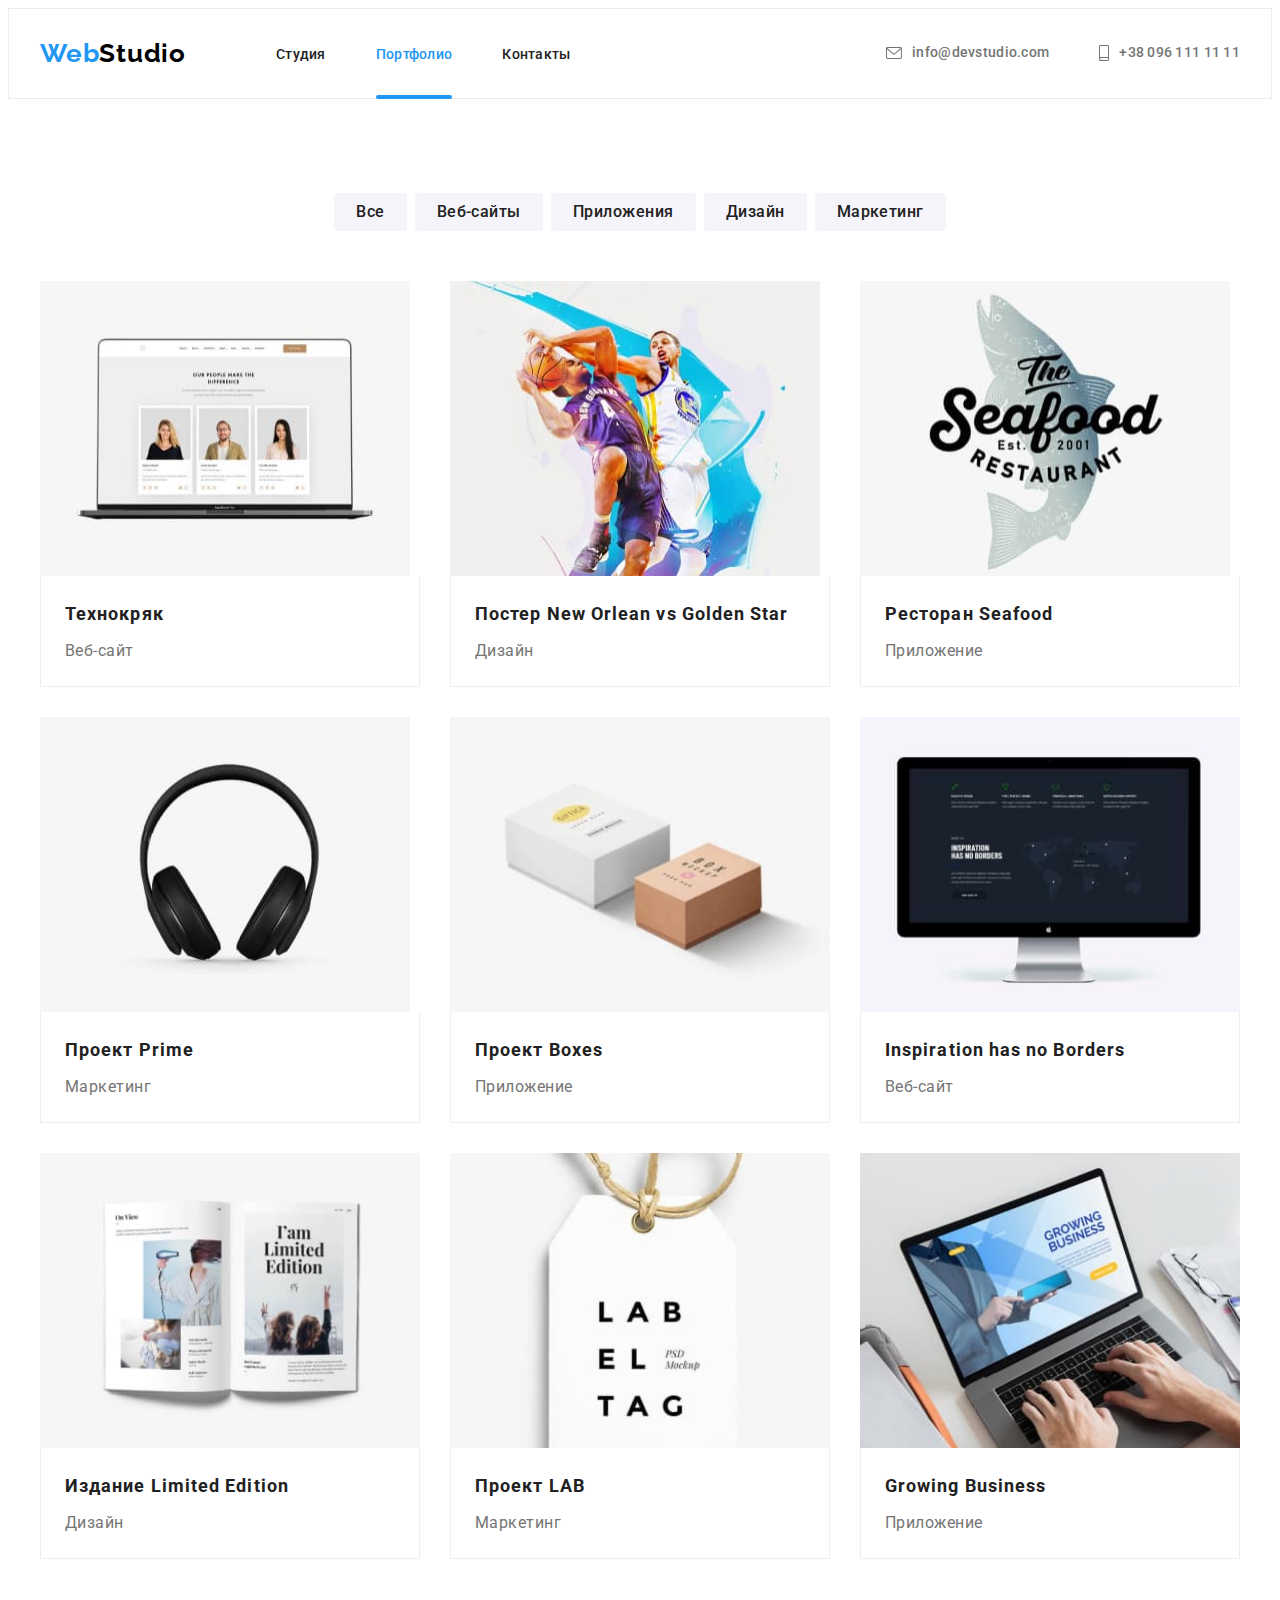
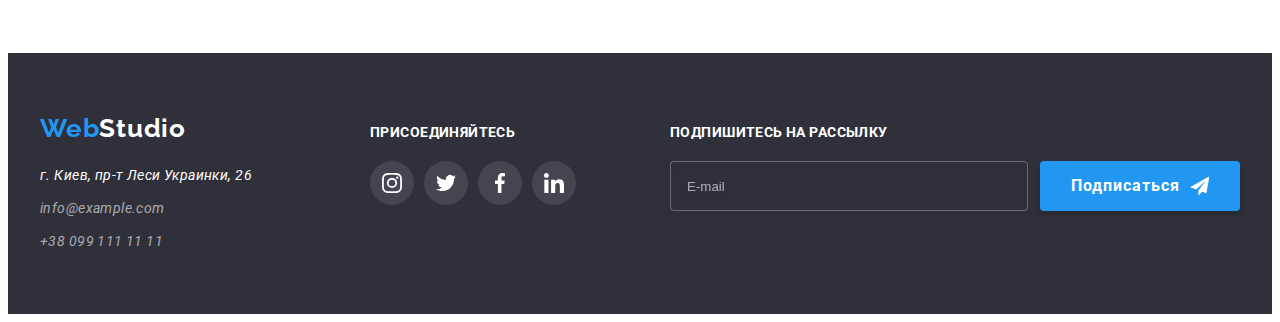
==== commit 7b1a45e1: "BEN for section header and footer" ====
--- a/portfolio.html
+++ b/portfolio.html
@@ -22,38 +22,38 @@
 
   <body class="body">
     <header class="header">
-      <div class="container header-container">
+      <div class="container header__container">
         <nav class="navigation">
           <a href="./index.html" lang="en" class="logo link"
-            >Web<span class="logo-header">Studio</span></a
+            >Web<span class="logo__part_black">Studio</span></a
           >
 
-          <ul class="nav-menu list">
-            <li class="menu-item">
-              <a class="menu-link link" href="./index.html">Студия</a>
-            </li>
-            <li class="menu-item">
-              <a class="menu-link link current" href="./portfolio.html"
+          <ul class="navigation__list list">
+            <li class="navigation__item">
+              <a class="navigation__link link" href="./index.html">Студия</a>
+            </li>
+            <li class="navigation__item">
+              <a class="navigation__link link current" href="./portfolio.html"
                 >Портфолио</a
               >
             </li>
-            <li class="menu-item">
-              <a class="menu-link link" href="#">Контакты</a>
+            <li class="navigation__item">
+              <a class="navigation__link link" href="#">Контакты</a>
             </li>
           </ul>
         </nav>
-        <ul class="connect-header list">
-          <li class="connect-item">
-            <a class="connect-link link" href="mailto:info@devstudio.com">
-              <svg class="connect-link-icon" width="16" height="12">
+        <ul class="connect__list list">
+          <li class="connect__item">
+            <a class="connect__link link" href="mailto:info@devstudio.com">
+              <svg class="connect__icon" width="16" height="12">
                 <use href="./images/icons.svg#email"></use>
               </svg>
               info@devstudio.com</a
             >
           </li>
-          <li class="connect-item">
-            <a class="connect-link link" href="tel:+380961111111">
-              <svg class="connect-link-icon" width="10" height="16">
+          <li class="connect__item">
+            <a class="connect__link link" href="tel:+380961111111">
+              <svg class="connect__icon" width="10" height="16">
                 <use href="./images/icons.svg#smartphone"></use>
               </svg>
               +38 096 111 11 11</a
@@ -336,64 +336,80 @@
 
     <!--=======Footer======================-->
     <footer class="footer">
-      <div class="container footer-container">
-        <div class="footer-left">
-          <a href="./index.html" lang="en" class="logo link">Web<span class="logo-footer">Studio</span></a>
-    
-          <address class="footer-address">
-            <a class="footer-address-map link" href="https://goo.gl/maps/kzcwZxw4ZGiegETZ7" target="_blank"
-              rel="noopener noreferrer">г. Киев, пр-т Леси Украинки, 26</a>
-    
+      <div class="container footer__container">
+        <div>
+          <a href="./index.html" lang="en" class="logo link"
+            >Web<span class="logo__part_white">Studio</span></a
+          >
+
+          <address class="address">
+            <a
+              class="address__map link"
+              href="https://goo.gl/maps/kzcwZxw4ZGiegETZ7"
+              target="_blank"
+              rel="noopener noreferrer"
+              >г. Киев, пр-т Леси Украинки, 26</a
+            >
+
             <ul class="list">
-              <li class="footer-list">
-                <a class="footer-address link" href="mailto:info@example.com">info@example.com</a>
+              <li class="address__item">
+                <a class="address__link link" href="mailto:info@example.com"
+                  >info@example.com</a
+                >
               </li>
-              <li class="footer-list">
-                <a class="footer-address link" href="tel:+380991111111">+38 099 111 11 11</a>
+              <li class="address__item">
+                <a class="address__link link" href="tel:+380991111111"
+                  >+38 099 111 11 11</a
+                >
               </li>
             </ul>
           </address>
         </div>
-        <div class="footer-right">
-          <p class="footer-right-title">присоединяйтесь</p>
-          <ul class="footer-social-list list">
-            <li class="footer-social-item">
-              <a class="footer-social-link" href="#">
-                <svg class="footer-social-icon" width="20" height="20">
+        <div class="footer__networks networks">
+          <p class="networks__title">присоединяйтесь</p>
+          <ul class="list social-list">
+            <li class="social-item">
+              <a class="social-link footer__social-link" href="#">
+                <svg width="20" height="20">
                   <use href="./images/icons.svg#instagram"></use>
                 </svg>
               </a>
             </li>
-            <li class="footer-social-item">
-              <a class="footer-social-link" href="#">
-                <svg class="footer-social-icon" width="20" height="20">
+            <li class="social-item">
+              <a class="social-link footer__social-link" href="#">
+                <svg width="20" height="20">
                   <use href="./images/icons.svg#twitter"></use>
                 </svg>
               </a>
             </li>
-            <li class="footer-social-item">
-              <a class="footer-social-link" href="#">
-                <svg class="footer-social-icon" width="20" height="20">
+            <li class="social-item">
+              <a class="social-link footer__social-link" href="#">
+                <svg width="20" height="20">
                   <use href="./images/icons.svg#facebook"></use>
                 </svg>
               </a>
             </li>
-            <li class="footer-social-item">
-              <a class="footer-social-link" href="#">
-                <svg class="footer-social-icon" width="20" height="20">
+            <li class="social-item">
+              <a class="social-link footer__social-link" href="#">
+                <svg width="20" height="20">
                   <use href="./images/icons.svg#linkedin"></use>
                 </svg>
               </a>
             </li>
           </ul>
         </div>
-        <div class="footer-newsletter">
-          <p class="newsletter-title">Подпишитесь на рассылку</p>
-          <form class="newsletter-form">
-            <input class="newsletter-input" type="email" name="user-name" placeholder="E-mail" />
-            <button type="submit" class="component-btn newsletter-btn">
+        <div class="footer__newsletter newsletter">
+          <p class="newsletter__title">Подпишитесь на рассылку</p>
+          <form class="newsletter__form">
+            <input
+              class="newsletter__input"
+              type="email"
+              name="user-name"
+              placeholder="E-mail"
+            />
+            <button type="submit" class="component-btn newsletter__btn">
               Подписаться
-              <svg class="newsletter-btn-icon" width="24" height="24">
+              <svg class="newsletter__icon" width="24" height="24">
                 <use href="./images/icons.svg#icon-send"></use>
               </svg>
             </button>
--- a/css/main.min.css
+++ b/css/main.min.css
@@ -1,2 +1,2 @@
-:root{--accent-color: #2196f3;--primary-white-color: #ffffff;--title-text-color: #212121;--primary-text-color: #757575;--primary-black-color: #000000;--background-color-light: #f5f4fa;--social-color: #afb1b8;--font-roboto: "Roboto";--font-releway: "Raleway"}.visualy-hidden{position:absolute !important;clip:rect(1px 1px 1px 1px);clip:rect(1px, 1px, 1px, 1px);padding:0 !important;border:0 !important;height:1px !important;width:1px !important;overflow:hidden}h1,h2,h3,h4,h5,h6,p{margin-top:0;margin-bottom:0}img{display:block;max-width:100%}.list{margin-top:0;margin-bottom:0;padding-left:0%;list-style:none}.link{text-decoration:none}.body{font-family:var(--font-roboto),sans-serif;color:var(--primary-text-color);font-weight:400;background-color:var(--primary-white-color)}.section{padding-top:94px;padding-bottom:94px}.container{width:1200px;padding-left:15px;padding-right:15px;margin:0 auto}.section-title{font-weight:700;font-size:36px;line-height:1.17;text-align:center;letter-spacing:0.03em;color:var(--title-text-color);margin-bottom:50px}.component-btn{width:200px;height:50px;padding:10px 31px;text-align:center;font-family:inherit;font-weight:700;font-size:16px;line-height:1.87;letter-spacing:0.06em;box-shadow:0px 4px 4px rgba(0,0,0,0.15);border-radius:4px;border:0;color:var(--primary-white-color);background-color:var(--accent-color);cursor:pointer;transition:background-color 250ms cubic-bezier(0.4, 0, 0.2, 1)}.component-btn:hover,.component-btn:focus{background-color:#188ce8}.social-list{display:flex;justify-content:center;justify-content:space-between}.social-item{width:44px;height:44px}.social-item:not(:last-child){margin-right:10px}.social-link{display:flex;justify-content:center;align-items:center;width:100%;height:100%;border-radius:50%;fill:var(--social-color);transition:fill 250ms cubic-bezier(0.4, 0, 0.2, 1),background-color 250ms cubic-bezier(0.4, 0, 0.2, 1)}.social-link:hover,.social-link:focus{fill:var(--primary-white-color);background-color:var(--accent-color)}.logo{margin-right:90px;font-family:var(--font-releway),sans-serif;font-weight:700;font-size:26px;line-height:1.19;letter-spacing:0.03em;color:var(--accent-color)}.logo-header{color:var(--primary-black-color)}.logo-footer{color:var(--primary-white-color)}.backdrop{position:fixed;top:0;left:0;width:100vw;height:100vh;background-color:rgba(0,0,0,0.2);transition:opacity 250ms linear, visibility 250ms linear}.is-hidden{opacity:0;visibility:hidden;pointer-events:none}.modal{position:absolute;top:50%;left:50%;width:528px;height:581px;padding:40px;background-color:var(--primary-white-color);box-shadow:0px 1px 3px rgba(0,0,0,0.12),0px 1px 1px rgba(0,0,0,0.14),0px 2px 1px rgba(0,0,0,0.2);border-radius:4px;transform:translate(-50%, -50%)}.close-btn{display:flex;justify-content:center;align-items:center;position:absolute;top:8px;right:8px;width:30px;height:30px;background:var(--primary-white-color);border:1px solid rgba(0,0,0,0.1);border-radius:50%;padding:0;cursor:pointer}.modal-form{display:flex;flex-direction:column}.modal-form-title{margin-bottom:12px;font-weight:700;font-size:20px;line-height:1.15;text-align:center;letter-spacing:0.03em;color:var(--title-text-color)}.modal-form-label{margin-bottom:10px;font-weight:normal;font-size:12px;line-height:1.17;letter-spacing:0.01em}.modal-form-wrapper{position:relative;display:block;margin-top:4px}.modal-form-input{width:100%;height:40px;padding-left:42px;border:1px solid rgba(33,33,33,0.2);box-sizing:border-box;border-radius:4px;cursor:pointer;transition:border-color 250ms cubic-bezier(0.4, 0, 0.2, 1)}.modal-form-icon{position:absolute;left:12px;top:50%;cursor:pointer;transform:translateY(-50%);transition:fil 250ms cubic-bezier(0.4, 0, 0.2, 1)}.modal-form-input:focus{outline:none;border-color:var(--accent-color)}.modal-form-input:focus+.modal-form-icon{fill:var(--accent-color)}.modal-form-comment{resize:none;width:100%;height:120px;padding:12px 16px;margin-top:4px;font-weight:normal;font-size:12px;line-height:1.17;letter-spacing:0.01em;color:rgba(117,117,117,0.5);border:1px solid rgba(33,33,33,0.2);box-sizing:border-box;border-radius:4px;cursor:pointer;transition:border-color 250ms cubic-bezier(0.4, 0, 0.2, 1)}.modal-form-comment::placeholder{color:rgba(117,117,117,0.5)}.modal-form-comment:focus{outline:none;border-color:var(--accent-color)}.modal-form-contract-label{display:flex;align-items:center;width:100%;height:24px;margin-top:10px;padding-left:13px;margin-bottom:30px;font-weight:normal;font-size:14px;line-height:1.71;letter-spacing:0.03em;color:var(--primary-text-color)}.modal-form-contract-label::before{content:"";display:block;width:16px;height:15px;border:1px solid #212121;margin-right:7px;cursor:pointer;transition:background-color 250ms cubic-bezier(0.4, 0, 0.2, 1)}.modal-form-contract-checkbox:checked+.modal-form-contract-label::before{border:none;background-image:url(../images/icon-check.svg)}.modal-form-contract-checkbox:focus+.modal-form-contract-label::before{border-color:var(--accent-color)}.form-btn{margin:0 auto}.header{padding-top:24px;padding-bottom:25px;border:1px solid #ececec}.header-container{display:flex;align-items:center;justify-content:space-between}.navigation{display:flex;align-items:center}.nav-menu{display:flex;align-items:center}.menu-item:not(:last-child){margin-right:50px}.menu-item{position:relative}.menu-link{padding-top:12px;padding-bottom:32px;font-weight:500;font-size:14px;line-height:1.14;letter-spacing:0.02em;color:var(--title-text-color);transition:color 250ms cubic-bezier(0.4, 0, 0.2, 1)}.menu-link:hover,.menu-link:focus{color:var(--accent-color)}.menu-link.current{color:var(--accent-color)}.current::after{position:absolute;left:0;bottom:0;content:"";display:inline-block;width:100%;height:4px;background:var(--accent-color);border-radius:2px;transform:translateY(36px)}.connect-header{display:flex;align-items:center}.connect-item:not(:last-child){margin-right:50px}.connect-link{display:flex;align-items:center;padding-top:12px;padding-bottom:12px;font-weight:500;font-size:14px;line-height:1.14;letter-spacing:0.02em;color:var(--primary-text-color);fill:var(--primary-text-color);transition:color 250ms cubic-bezier(0.4, 0, 0.2, 1),fill 250ms cubic-bezier(0.4, 0, 0.2, 1)}.connect-link:hover,.connect-link:focus{color:var(--accent-color);fill:var(--accent-color)}.connect-link-icon{margin-right:10px}.hero{background-color:#2f303a;background-image:linear-gradient(rgba(47,48,58,0.4), rgba(47,48,58,0.4)),url(../images/hero.jpg);background-size:cover;background-repeat:no-repeat;background-position:center;max-width:1600px;min-height:600px;margin:0 auto;text-align:center;padding-top:200px;padding-bottom:200px}.hero-titel{font-weight:900;font-size:44px;line-height:1.36;text-align:center;letter-spacing:0.06em;text-transform:uppercase;color:var(--primary-white-color);margin-bottom:30px}.edvantages-item:not(:last-child){margin-right:30px}.edvantages-list{display:flex}.edvantages-icon-conteiner{display:flex;justify-content:center;align-items:center;height:120px;margin-bottom:30px;background-color:var(--background-color-light);border-radius:4px}.edvantages-title{margin-bottom:10px;font-weight:700;font-size:14px;line-height:1.14;letter-spacing:0.03em;text-transform:uppercase;color:var(--title-text-color)}.edvantages-description{font-size:14px;line-height:1.71;letter-spacing:0.03em}.benefits-list{display:flex;margin-top:-30px;margin-left:-30px}.benefits-item{flex-basis:calc((100% - 90px) / 3);margin-top:30px;margin-left:30px}.benefits-card{position:relative}.benefits-title{position:absolute;left:0;bottom:0;width:100%;font-weight:700;font-size:14px;line-height:1.14;text-align:center;letter-spacing:0.03em;text-transform:uppercase;color:var(--primary-white-color);background:rgba(47,48,58,0.8);padding-top:27px;padding-bottom:27px}.team{background-color:var(--background-color-light)}.team-list{display:flex;flex-wrap:wrap;margin-left:-30px;margin-top:-30px}.team-item{flex-basis:calc((100% - 120) / 4);margin-left:30px;margin-top:30px;box-shadow:0px 1px 3px rgba(0,0,0,0.12),0px 1px 1px rgba(0,0,0,0.14),0px 2px 1px rgba(0,0,0,0.2);border-radius:0px 0px 4px 4px}.team-name{margin-bottom:10px;font-weight:500;font-size:16px;line-height:1.19;text-align:center;letter-spacing:0.03em;color:var(--title-text-color)}.team-profession{font-size:16px;line-height:1.19;text-align:center;letter-spacing:0.03em;margin-bottom:16px}.team-social-link{fill:var(--social-color)}.team-card{padding:30px 30px;background-color:var(--primary-white-color)}.clients-list{display:flex;flex-wrap:wrap;margin-top:-30px;margin-right:-30px}.clients-item-link{display:flex;justify-content:center;align-items:center;width:170px;height:92px;border:1px solid #afb1b8;border-radius:4px;fill:var(--social-color);transition:fill 250ms cubic-bezier(0.4, 0, 0.2, 1),border-color 250ms cubic-bezier(0.4, 0, 0.2, 1)}.clients-item-link:hover,.clients-item-link:focus{fill:var(--accent-color);border-color:var(--accent-color)}.clients-item{margin-top:30px;margin-right:30px;flex-basis:calc((100% - 180px) / 6)}.footer{background-color:#2f303a;padding-top:60px;padding-bottom:60px}.footer-container{display:flex;justify-content:space-between}.footer-address{margin-top:20px}.footer-address-map{font-size:14px;line-height:1.71;letter-spacing:0.03em;color:var(--primary-white-color)}.footer-list{margin-top:9px}.footer-address{font-size:14px;line-height:1.71;letter-spacing:0.03em;color:rgba(255,255,255,0.6);transition:color 250ms cubic-bezier(0.4, 0, 0.2, 1)}.footer-address:hover,.footer-address:focus{color:var(--accent-color)}.footer-right{margin-top:12px}.footer-right-title{font-weight:700;font-size:14px;line-height:1.14;letter-spacing:0.03em;text-transform:uppercase;color:var(--primary-white-color);margin-bottom:20px}.footer-social-link{background:rgba(255,255,255,0.1);fill:var(--primary-white-color)}.footer-newsletter{margin-top:12px}.newsletter-title{font-weight:bold;font-size:14px;line-height:1.14;letter-spacing:0.03em;text-transform:uppercase;color:var(--primary-white-color)}.newsletter-form{display:flex;justify-content:center;align-items:center;margin-top:20px}.newsletter-input{width:358px;height:50px;margin-right:12px;padding-left:16px;color:var(--primary-white-color);background-color:transparent;border:1px solid rgba(255,255,255,0.3);box-sizing:border-box;filter:drop-shadow(0px 4px 4px rgba(0,0,0,0.15));border-radius:4px;transition:border-color 250ms cubic-bezier(0.4, 0, 0.2, 1)}.newsletter-input::placeholder{color:rgba(255,255,255,0.6)}.newsletter-input:focus{outline:none;border-color:var(--accent-color)}.newsletter-btn{display:flex;align-items:center;justify-content:center}.newsletter-btn-icon{margin-left:10px}.filter-list{display:flex;justify-content:center;margin-bottom:50px}.filter-item:not(:last-child){margin-right:8px}.filter-btn{padding:6px 22px;font-family:inherit;font-weight:500;font-size:16px;line-height:1.62;text-align:center;letter-spacing:0.03em;color:var(--title-text-color);background-color:#f5f4fa;border-radius:4px;border:none;cursor:pointer;transition:color 250ms cubic-bezier(0.4, 0, 0.2, 1),background-color 250ms cubic-bezier(0.4, 0, 0.2, 1),box-shadow 250ms cubic-bezier(0.4, 0, 0.2, 1)}.filter-btn:hover,.filter-btn:focus{color:var(--primary-white-color);background-color:var(--accent-color);box-shadow:0px 3px 1px rgba(0,0,0,0.1),0px 1px 2px rgba(0,0,0,0.08),0px 2px 2px rgba(0,0,0,0.12)}.exemples-list{display:flex;flex-wrap:wrap;margin-left:-30px;margin-top:-30px}.exemples-item{flex-basis:calc((100% - 90px) / 3);margin-left:30px;margin-top:30px}.exemples-conteiner{margin:0 0}.exemples-card{text-align:left;padding:20px 24px;border:1px solid #eeeeee;border-top:none}.exemples-name{margin-bottom:4px;font-weight:700;font-size:18px;line-height:2;letter-spacing:0.06em;color:var(--title-text-color)}.exemples-work{font-size:16px;line-height:1.88;letter-spacing:0.03em;color:var(--primary-text-color)}.exemples-link{display:block;width:100%;height:100%;transition:box-shadow 250ms cubic-bezier(0.4, 0, 0.2, 1)}.exemples-link:hover,.exemples-link:focus{box-shadow:0px 1px 1px rgba(0,0,0,0.12),0px 4px 4px rgba(0,0,0,0.06),1px 4px 6px rgba(0,0,0,0.16)}.exemples-overlay-box{position:relative;overflow:hidden}.exemples-overlay-text{position:absolute;top:100%;left:0;width:100%;height:100%;padding:63px 24px;font-size:18px;line-height:1.56;letter-spacing:0.03em;color:var(--primary-white-color);overflow:auto;background:rgba(33,150,243,0.9);transition:transform 250ms cubic-bezier(0.4, 0, 0.2, 1)}.exemples-link:hover .exemples-overlay-text,.exemples-link:focus .exemples-overlay-text{transform:translateY(-100%)}
+:root{--accent-color: #2196f3;--primary-white-color: #ffffff;--title-text-color: #212121;--primary-text-color: #757575;--primary-black-color: #000000;--background-color-light: #f5f4fa;--social-color: #afb1b8;--font-roboto: "Roboto";--font-releway: "Raleway"}.visualy-hidden{position:absolute !important;clip:rect(1px 1px 1px 1px);clip:rect(1px, 1px, 1px, 1px);padding:0 !important;border:0 !important;height:1px !important;width:1px !important;overflow:hidden}h1,h2,h3,h4,h5,h6,p{margin-top:0;margin-bottom:0}img{display:block;max-width:100%}.list{margin-top:0;margin-bottom:0;padding-left:0%;list-style:none}.link{text-decoration:none}.body{font-family:var(--font-roboto),sans-serif;color:var(--primary-text-color);font-weight:400;background-color:var(--primary-white-color)}.section{padding-top:94px;padding-bottom:94px}.container{width:1200px;padding-left:15px;padding-right:15px;margin:0 auto}.section-title{font-weight:700;font-size:36px;line-height:1.17;text-align:center;letter-spacing:0.03em;color:var(--title-text-color);margin-bottom:50px}.component-btn{width:200px;height:50px;padding:10px 31px;text-align:center;font-family:inherit;font-weight:700;font-size:16px;line-height:1.87;letter-spacing:0.06em;box-shadow:0px 4px 4px rgba(0,0,0,0.15);border-radius:4px;border:0;color:var(--primary-white-color);background-color:var(--accent-color);cursor:pointer;transition:background-color 250ms cubic-bezier(0.4, 0, 0.2, 1)}.component-btn:hover,.component-btn:focus{background-color:#188ce8}.social-list{display:flex;justify-content:center;justify-content:space-between}.social-item{width:44px;height:44px}.social-item:not(:last-child){margin-right:10px}.social-link{display:flex;justify-content:center;align-items:center;width:100%;height:100%;border-radius:50%;fill:var(--social-color);transition:fill 250ms cubic-bezier(0.4, 0, 0.2, 1),background-color 250ms cubic-bezier(0.4, 0, 0.2, 1)}.social-link:hover,.social-link:focus{fill:var(--primary-white-color);background-color:var(--accent-color)}.logo{margin-right:90px;font-family:var(--font-releway),sans-serif;font-weight:700;font-size:26px;line-height:1.19;letter-spacing:0.03em;color:var(--accent-color)}.logo__part_black{color:var(--primary-black-color)}.logo__part_white{color:var(--primary-white-color)}.backdrop{position:fixed;top:0;left:0;width:100vw;height:100vh;background-color:rgba(0,0,0,0.2);transition:opacity 250ms linear, visibility 250ms linear}.is-hidden{opacity:0;visibility:hidden;pointer-events:none}.modal{position:absolute;top:50%;left:50%;width:528px;height:581px;padding:40px;background-color:var(--primary-white-color);box-shadow:0px 1px 3px rgba(0,0,0,0.12),0px 1px 1px rgba(0,0,0,0.14),0px 2px 1px rgba(0,0,0,0.2);border-radius:4px;transform:translate(-50%, -50%)}.close-btn{display:flex;justify-content:center;align-items:center;position:absolute;top:8px;right:8px;width:30px;height:30px;background:var(--primary-white-color);border:1px solid rgba(0,0,0,0.1);border-radius:50%;padding:0;cursor:pointer}.modal-form{display:flex;flex-direction:column}.modal-form-title{margin-bottom:12px;font-weight:700;font-size:20px;line-height:1.15;text-align:center;letter-spacing:0.03em;color:var(--title-text-color)}.modal-form-label{margin-bottom:10px;font-weight:normal;font-size:12px;line-height:1.17;letter-spacing:0.01em}.modal-form-wrapper{position:relative;display:block;margin-top:4px}.modal-form-input{width:100%;height:40px;padding-left:42px;border:1px solid rgba(33,33,33,0.2);box-sizing:border-box;border-radius:4px;cursor:pointer;transition:border-color 250ms cubic-bezier(0.4, 0, 0.2, 1)}.modal-form-input:focus{outline:none;border-color:var(--accent-color)}.modal-form-icon{position:absolute;left:12px;top:50%;cursor:pointer;transform:translateY(-50%);transition:fil 250ms cubic-bezier(0.4, 0, 0.2, 1)}.modal-form-input:focus+.modal-form-icon{fill:var(--accent-color)}.modal-form-comment{resize:none;width:100%;height:120px;padding:12px 16px;margin-top:4px;font-weight:normal;font-size:12px;line-height:1.17;letter-spacing:0.01em;color:var(--primary-black-color);border:1px solid rgba(33,33,33,0.2);box-sizing:border-box;border-radius:4px;cursor:pointer;transition:border-color 250ms cubic-bezier(0.4, 0, 0.2, 1)}.modal-form-comment::placeholder{color:rgba(117,117,117,0.5)}.modal-form-comment:focus{outline:none;border-color:var(--accent-color)}.modal-form-contract-label{display:flex;align-items:center;width:100%;height:24px;margin-top:10px;padding-left:13px;margin-bottom:30px;font-weight:normal;font-size:14px;line-height:1.71;letter-spacing:0.03em;color:var(--primary-text-color)}.modal-form-contract-label::before{content:"";display:block;width:16px;height:15px;border:1px solid #212121;margin-right:7px;cursor:pointer;transition:background-color 250ms cubic-bezier(0.4, 0, 0.2, 1)}.modal-form-contract-checkbox:checked+.modal-form-contract-label::before{border:none;background-image:url(../images/icon-check.svg)}.form-btn{margin:0 auto}.header{padding-top:24px;padding-bottom:25px;border:1px solid #ececec}.header__container{display:flex;align-items:center;justify-content:space-between}.navigation{display:flex;align-items:center}.navigation__list{display:flex;align-items:center}.navigation__item{position:relative}.navigation__item:not(:last-child){margin-right:50px}.navigation__link{padding-top:12px;padding-bottom:32px;font-weight:500;font-size:14px;line-height:1.14;letter-spacing:0.02em;color:var(--title-text-color);transition:color 250ms cubic-bezier(0.4, 0, 0.2, 1)}.navigation__link:hover,.navigation__link:focus{color:var(--accent-color)}.navigation__link.current{color:var(--accent-color)}.navigation__link.current::after{position:absolute;left:0;bottom:0;content:"";display:inline-block;width:100%;height:4px;background:var(--accent-color);border-radius:2px;transform:translateY(36px)}.connect__list{display:flex;align-items:center}.connect__item:not(:last-child){margin-right:50px}.connect__link{display:flex;align-items:center;padding-top:12px;padding-bottom:12px;font-weight:500;font-size:14px;line-height:1.14;letter-spacing:0.02em;color:var(--primary-text-color);fill:var(--primary-text-color);transition:color 250ms cubic-bezier(0.4, 0, 0.2, 1),fill 250ms cubic-bezier(0.4, 0, 0.2, 1)}.connect__link:hover,.connect__link:focus{color:var(--accent-color);fill:var(--accent-color)}.connect__icon{margin-right:10px}.hero{background-color:#2f303a;background-image:linear-gradient(rgba(47,48,58,0.4), rgba(47,48,58,0.4)),url(../images/hero.jpg);background-size:cover;background-repeat:no-repeat;background-position:center;max-width:1600px;min-height:600px;margin:0 auto;text-align:center;padding-top:200px;padding-bottom:200px}.hero-titel{font-weight:900;font-size:44px;line-height:1.36;text-align:center;letter-spacing:0.06em;text-transform:uppercase;color:var(--primary-white-color);margin-bottom:30px}.edvantages-list{display:flex}.edvantages-item:not(:last-child){margin-right:30px}.edvantages-icon-conteiner{display:flex;justify-content:center;align-items:center;height:120px;margin-bottom:30px;background-color:var(--background-color-light);border-radius:4px}.edvantages-title{margin-bottom:10px;font-weight:700;font-size:14px;line-height:1.14;letter-spacing:0.03em;text-transform:uppercase;color:var(--title-text-color)}.edvantages-description{font-size:14px;line-height:1.71;letter-spacing:0.03em}.benefits-list{display:flex;margin-top:-30px;margin-left:-30px}.benefits-item{flex-basis:calc((100% - 90px) / 3);margin-top:30px;margin-left:30px}.benefits-card{position:relative}.benefits-title{position:absolute;left:0;bottom:0;width:100%;font-weight:700;font-size:14px;line-height:1.14;text-align:center;letter-spacing:0.03em;text-transform:uppercase;color:var(--primary-white-color);background:rgba(47,48,58,0.8);padding-top:27px;padding-bottom:27px}.team{background-color:var(--background-color-light)}.team-list{display:flex;flex-wrap:wrap;margin-left:-30px;margin-top:-30px}.team-item{flex-basis:calc((100% - 120) / 4);margin-left:30px;margin-top:30px;box-shadow:0px 1px 3px rgba(0,0,0,0.12),0px 1px 1px rgba(0,0,0,0.14),0px 2px 1px rgba(0,0,0,0.2);border-radius:0px 0px 4px 4px}.team-name{margin-bottom:10px;font-weight:500;font-size:16px;line-height:1.19;text-align:center;letter-spacing:0.03em;color:var(--title-text-color)}.team-profession{font-size:16px;line-height:1.19;text-align:center;letter-spacing:0.03em;margin-bottom:16px}.team-social-link{fill:var(--social-color)}.team-card{padding:30px 30px;background-color:var(--primary-white-color)}.clients-list{display:flex;flex-wrap:wrap;margin-top:-30px;margin-right:-30px}.clients-item-link{display:flex;justify-content:center;align-items:center;width:170px;height:92px;border:1px solid #afb1b8;border-radius:4px;fill:var(--social-color);transition:fill 250ms cubic-bezier(0.4, 0, 0.2, 1),border-color 250ms cubic-bezier(0.4, 0, 0.2, 1)}.clients-item-link:hover,.clients-item-link:focus{fill:var(--accent-color);border-color:var(--accent-color)}.clients-item{margin-top:30px;margin-right:30px;flex-basis:calc((100% - 180px) / 6)}.footer{background-color:#2f303a;padding-top:60px;padding-bottom:60px}.footer__container{display:flex;justify-content:space-between}.address{padding-top:20px}.address__map{font-size:14px;line-height:1.71;letter-spacing:0.03em;color:var(--primary-white-color)}.address__item{margin-top:9px}.address__link{font-size:14px;line-height:1.71;letter-spacing:0.03em;color:rgba(255,255,255,0.6);transition:color 250ms cubic-bezier(0.4, 0, 0.2, 1)}.address__link:hover,.address__link:focus{color:var(--accent-color)}.footer__networks{margin-top:12px}.networks__title{font-weight:700;font-size:14px;line-height:1.14;letter-spacing:0.03em;text-transform:uppercase;color:var(--primary-white-color);margin-bottom:20px}.footer__social-link{background:rgba(255,255,255,0.1);fill:var(--primary-white-color)}.footer__newsletter{margin-top:12px}.newsletter__title{font-weight:bold;font-size:14px;line-height:1.14;letter-spacing:0.03em;text-transform:uppercase;color:var(--primary-white-color)}.newsletter__form{display:flex;justify-content:center;align-items:center;margin-top:20px}.newsletter__input{width:358px;height:50px;margin-right:12px;padding-left:16px;color:var(--primary-white-color);background-color:transparent;border:1px solid rgba(255,255,255,0.3);box-sizing:border-box;filter:drop-shadow(0px 4px 4px rgba(0,0,0,0.15));border-radius:4px;transition:border-color 250ms cubic-bezier(0.4, 0, 0.2, 1)}.newsletter__input::placeholder{color:rgba(255,255,255,0.6)}.newsletter__input:focus{outline:none;border-color:var(--accent-color)}.newsletter__btn{display:flex;align-items:center;justify-content:center}.newsletter__icon{margin-left:10px}.filter-list{display:flex;justify-content:center;margin-bottom:50px}.filter-item:not(:last-child){margin-right:8px}.filter-btn{padding:6px 22px;font-family:inherit;font-weight:500;font-size:16px;line-height:1.62;text-align:center;letter-spacing:0.03em;color:var(--title-text-color);background-color:#f5f4fa;border-radius:4px;border:none;cursor:pointer;transition:color 250ms cubic-bezier(0.4, 0, 0.2, 1),background-color 250ms cubic-bezier(0.4, 0, 0.2, 1),box-shadow 250ms cubic-bezier(0.4, 0, 0.2, 1)}.filter-btn:hover,.filter-btn:focus{color:var(--primary-white-color);background-color:var(--accent-color);box-shadow:0px 3px 1px rgba(0,0,0,0.1),0px 1px 2px rgba(0,0,0,0.08),0px 2px 2px rgba(0,0,0,0.12)}.exemples-list{display:flex;flex-wrap:wrap;margin-left:-30px;margin-top:-30px}.exemples-item{flex-basis:calc((100% - 90px) / 3);margin-left:30px;margin-top:30px}.exemples-conteiner{margin:0 0}.exemples-card{text-align:left;padding:20px 24px;border:1px solid #eeeeee;border-top:none}.exemples-name{margin-bottom:4px;font-weight:700;font-size:18px;line-height:2;letter-spacing:0.06em;color:var(--title-text-color)}.exemples-work{font-size:16px;line-height:1.88;letter-spacing:0.03em;color:var(--primary-text-color)}.exemples-link{display:block;width:100%;height:100%;transition:box-shadow 250ms cubic-bezier(0.4, 0, 0.2, 1)}.exemples-link:hover,.exemples-link:focus{box-shadow:0px 1px 1px rgba(0,0,0,0.12),0px 4px 4px rgba(0,0,0,0.06),1px 4px 6px rgba(0,0,0,0.16)}.exemples-overlay-box{position:relative;overflow:hidden}.exemples-overlay-text{position:absolute;top:100%;left:0;width:100%;height:100%;padding:63px 24px;font-size:18px;line-height:1.56;letter-spacing:0.03em;color:var(--primary-white-color);overflow:auto;background:rgba(33,150,243,0.9);transition:transform 250ms cubic-bezier(0.4, 0, 0.2, 1)}.exemples-link:hover .exemples-overlay-text,.exemples-link:focus .exemples-overlay-text{transform:translateY(-100%)}
 /*# sourceMappingURL=main.min.css.map */